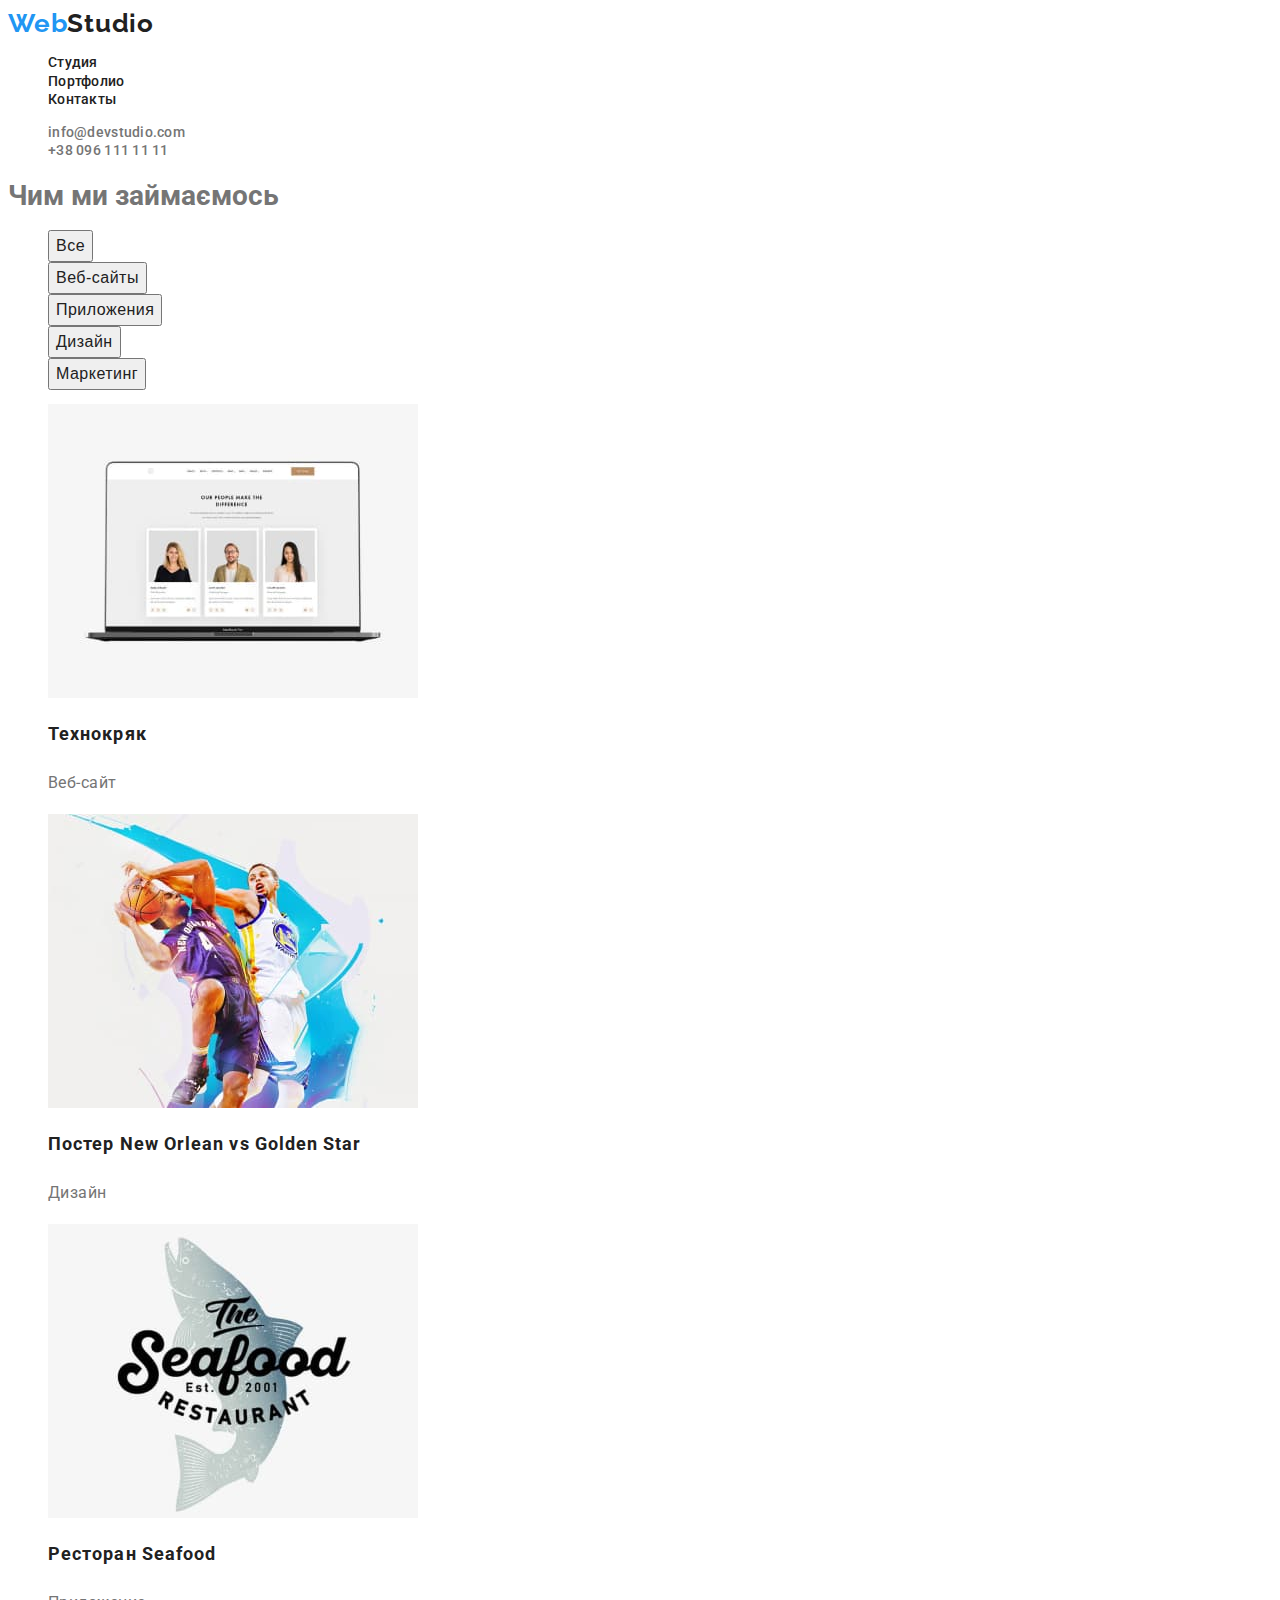
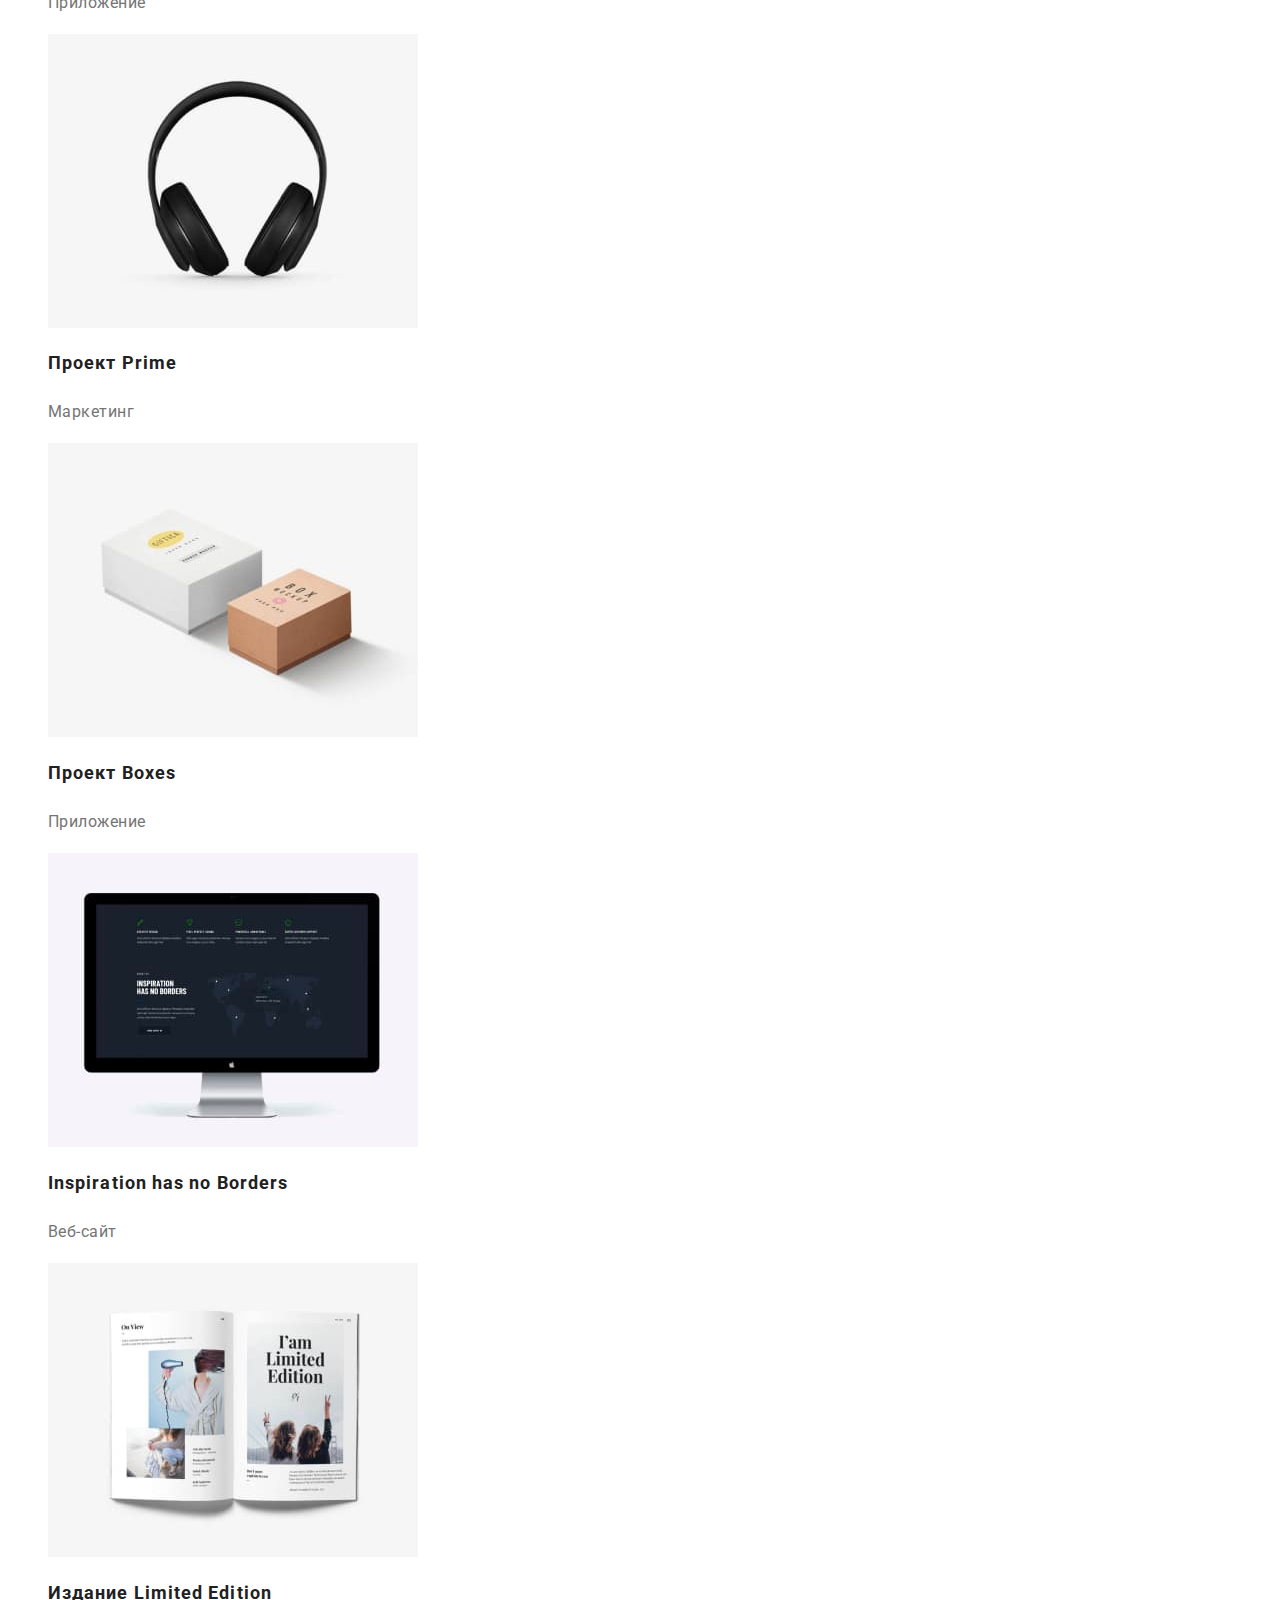
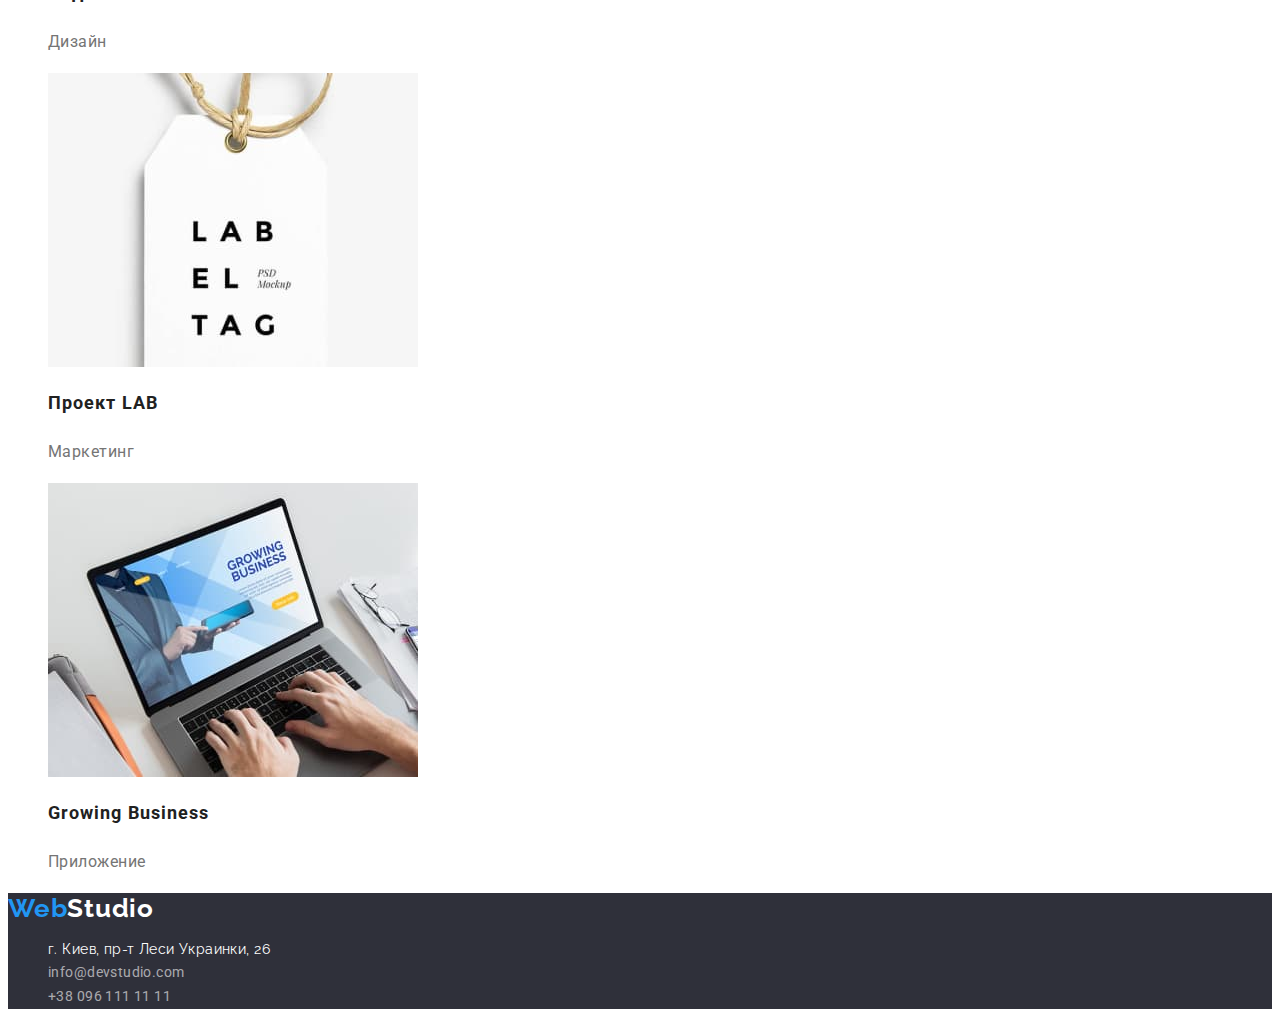
==== portfolio.html @ e81aa580 "/" ====
<!DOCTYPE html>
<html lang="en">
<head>
    <meta charset="UTF-8">
    <meta http-equiv="X-UA-Compatible" content="IE=edge">
    <meta name="viewport" content="width=device-width, initial-scale=1.0">
    <title>Document</title>
    <link rel="stylesheet" href="./styles.css/styles.css">
    <link rel="preconnect" href="https://fonts.googleapis.com">
    <link rel="preconnect" href="https://fonts.gstatic.com" crossorigin>
    <link href="https://fonts.googleapis.com/css2?family=Raleway:wght@700&family=Roboto:wght@400;500;700;900&display=swap"
        rel="stylesheet">
</head>
<body>
                                            <!-- Хедер-->
                            <header class="header">
                                <nav class="header-nav">
                                    <a class="logo link" href="./">
                                        Web<span class="header-logo">Studio</span>
                                    </a>
                            
                                    <ul class="site-nav list">
                                        <li><a class="link-nav link" href="./index.html">Студия</a></li>
                                        <li><a class="link-nav link" href="./portfolio.html">Портфолио</a></li>
                                        <li><a class="link-nav link" href="">Контакты</a></li>
                                    </ul>
                                </nav>
                                <ul class="adress-nav list">
                                    <li>
                                        <a class="mail-nav link" href="mailto:info@devstudio.com">info@devstudio.com</a>
                                    </li>
                                    <li><a class="tel-nav link" href="tel:+380991111111">+38 096 111 11 11</a></li>
                            
                                </ul>
                            </header>
                                             <!-- мейн-->
                            <main class="main-portfolio">
                                <section>
                                    <h1> Чим ми займаємось </h1>
                                    <ul class="list">
                                    <li><button class="portfolio-btn" type="button">Все</button></li>
                                    <li><button class="portfolio-btn" type="button">Веб-сайты</button></li>
                                    <li><button class="portfolio-btn" type="button">Приложения</button></li>
                                    <li><button class="portfolio-btn" type="button">Дизайн</button></li>
                                    <li><button class="portfolio-btn" type="button">Маркетинг</button></li>
                                    </ul>
                                    <ul class="list">
                                        <li>
                                            <a class="link" href="">
                                            <img src="./images/технокряк.jpg" alt="технокряк" width="370">
                                            <h2 class="portfolio-title">Технокряк</h2>
                                            <p class="portfolio-subtitle">Веб-сайт</p>
                                            </a>
                                        </li>
                                        <li>
                                            <a class="link" href="">
                                            <img src="./images/new-orlean.jpg" alt="Постер New Orlean vs Golden Star" width="370">
                                            <h2 class="portfolio-title">Постер New Orlean vs Golden Star</h2>
                                            <p class="portfolio-subtitle">Дизайн</p>
                                            </a>
                                        </li>
                                        <li> <a class="link"  href="">
                                            <img src="./images/deafood.jpg" alt="Ресторан Seafood" width="370">
                                            <h2 class="portfolio-title">Ресторан Seafood</h2>
                                            <p class="portfolio-subtitle">Приложение</p>
                                            </a>
                                        </li>
                                        <li> <a class="link" href="">
                                            <img src="./images/prime.jpg" alt="Проект Prime" width="370">
                                            <h2 class="portfolio-title">Проект Prime</h2>
                                            <p class="portfolio-subtitle">Маркетинг</p>
                                            </a>
                                        </li>
                                        <li><a class="link" href="">
                                            <img src="./images/boxes.jpg" alt="Проект Boxes" width="370">
                                            <h2 class="portfolio-title">Проект Boxes</h2>
                                            <p class="portfolio-subtitle">Приложение</p>
                                            </a>
                                        </li>
                                        <li><a class="link" href="">
                                            <img src="./images/boarders.jpg" alt="Inspiration has no Borders" width="370">
                                            <h2 class="portfolio-title">Inspiration has no Borders</h2>
                                            <p class="portfolio-subtitle">Веб-сайт</p>
                                            </a>
                                        </li>
                                        <li><a class="link" href=""> 
                                            <img src="./images/limited-edition.jpg" alt="Издание Limited Edition" width="370">
                                            <h2 class="portfolio-title">Издание Limited Edition</h2>
                                            <p class="portfolio-subtitle">Дизайн</p>
                                            </a>
                                        </li>
                                        <li><a class="link" href=""> 
                                            <img src="./images/lab.jpg" alt="Проект LAB" width="370">
                                            <h2 class="portfolio-title">Проект LAB</h2>
                                            <p class="portfolio-subtitle">Маркетинг</p>
                                            </a>
                                        </li>
                                        <li> <a class="link" href="">
                                            <img src="./images/businness.jpg" alt="Growing Business" width="370">
                                            <h2 class="portfolio-title">Growing Business</h2>
                                            <p class="portfolio-subtitle">Приложение</p>
                                            </a>
                                        </li>
                                    </ul>
                                </section>
                                </main>
                                                            <!-- футер-->
                                                            <!-- футер-->
                                                            <footer class="footer">
                                                                <a class="logo link" href="./">
                                                                    Web<span class="footer-logo">Studio</span>
                                                                </a>
                                                                <address>
                                                                    <ul class="footer-list list">
                                                                        <li>
                                                                            <a class="footer-address link"
                                                                                href="https://www.google.com.ua/maps/place/%D0%B1%D1%83%D0%BB.+%D0%9B%D0%B5%D1%81%D0%B8+%D0%A3%D0%BA%D1%80%D0%B0%D0%B8%D0%BD%D0%BA%D0%B8,+26,+%D0%9A%D0%B8%D0%B5%D0%B2,+02000/@50.4265841,30.5361971,17z/data=!3m1!4b1!4m5!3m4!1s0x40d4cf0e033ecbe9:0x57a4dffefec77da0!8m2!3d50.4265807!4d30.5383858?hl=ru">г.
                                                                                Киев, пр-т Леси Украинки, 26</a>
                                                            
                                                                        </li>
                                                                        <li>
                                                                            <a class="footer-link link" href="mailto:info@devstudio.com">info@devstudio.com</a>
                                                                        </li>
                                                                        <li><a class="footer-link link" href="tel:+380991111111">+38 096 111 11 11</a></li>
                                                            
                                                                    </ul>
                                                                </address>
                                                            </footer>


</body>
</html>
---- styles.css/styles.css ----
:root {
 --primery-text-color: #757575;
  --second-text-color: #ffffff;
  --title-text-color: #212121;
  --accent-color: #2196f3;
  --primery-background-colors: #ffffff;
  --second-background-colors: #f5f4fa;
  --footer-color: #2f303a;
  --logo-color: #212121;
    }
body {
    color: var(--primery-text-color);
    font-family: "Roboto",sans-serif;
    font-size: 14px;
}
.link {
    text-decoration: none;
   }
.list {
    list-style: none;

}
      /* логотип */
.logo {

font-family: "Raleway",sans-serif;
font-weight: 700;
font-size: 26px;
line-height: 1.19;
letter-spacing: 0.03em;
color:var(--accent-color);
}
.header-logo{
    color:var(--logo-color)
}
        /* навигация по сайту */
.link-nav {

font-weight: 500;
font-size: 14px;
line-height: 1.33;
letter-spacing: 0.02em;
color: var(--title-text-color);

}
.link-nav:hover, .link-nav:focus {
color:var(--accent-color);
 }
 
         /* почта и телефон шапка */
 .mail-nav {
font-weight: 500;
font-size: 14px;
line-height: 1.33;
letter-spacing: 0.02em;
color: var(--primery-text-color);

}
.mail-nav:hover, .mail-nav:focus {
    color:var(--accent-color);
} 
.tel-nav {
font-weight: 500;
font-size: 14px;
line-height: 1.33;
letter-spacing: 0.02em;
color: var(--primery-text-color);
}
.tel-nav:hover, .tel-nav:focus {
   color:var(--accent-color); 
}
         /* main */
.main-bg {
 background: var(--footer-color);
 }
 .main-title { 
font-weight: 900;
font-size: 44px;
line-height: 1.36;
letter-spacing: 0.06em;
text-transform: uppercase;
text-align: center;
color: var(--second-text-color);
}
.main-btn {
font-weight: 700;
font-size: 16px;
cursor: pointer;
line-height: 1.87;
letter-spacing: 0.06em;
color: var(--second-text-color);
background: var(--accent-color);
}
.main-list {
font-size: 14px;
line-height: 1.71;
letter-spacing: 0.03em;
color: var(--primery-text-color); 
}
.main-subtitle {
font-weight: 700;
font-size: 14px;
line-height: 1.33;
letter-spacing: 0.03em;
text-transform: uppercase;
color: var(--title-text-color);
}
.main-heading {
font-weight: 700;
font-size: 36px;
line-height: 1.16;
letter-spacing: 0.03em;
color: var(--title-text-color);
}
.caption-subtitle {
font-weight: 500;
font-size: 16px;
line-height: 1.18;
letter-spacing: 0.03em;
color: var(--title-text-color);
}
.caption-text {
font-size: 16px;
line-height: 1.18;
letter-spacing: 0.03em;
color: var(--primery-text-color);

}
   /* Футер */
.footer {
    background: var(--footer-color);
}
.footer-logo {

font-family: "Raleway",sans-serif;
font-weight: 700;
font-size: 26px;
line-height: 1.19;
letter-spacing: 0.03em;
color: var(--accent-color);
}
.footer-logo{
    color: var(--second-text-color);
}
  /* Footer */
  .address {
   
}
  .footer-address {
font-family: "Raleway",sans-serif;
font-style: normal;
font-size: 14px;
line-height: 1.71;
letter-spacing: 0.03em;
color: var(--second-text-color);
  }
  .footer-link { 
font-size: 14px;
font-style: normal;
line-height: 1.71;
letter-spacing: 0.03em;
color: rgba(255, 255, 255, 0.6);
  }
   /* страница портфолио */
   .portfolio-btn {
font-weight: 500;
font-size: 16px;
line-height: 1.62;
letter-spacing: 0.03em;
color: var(--title-text-color);
cursor: pointer;
   }
   .portfolio-btn:hover, 
   .portfolio-btn:focus, 
   .portfolio-btn:active {
background: var(--accent-color);
font-weight: 500;
font-size: 16px;
color:var(--second-text-color);
   }
   .portfolio-title {
    font-weight: 700;
    font-size: 18px;
    line-height: 2;
    letter-spacing: 0.06em;
    color: var(--title-text-color);
   }
   .portfolio-subtitle {
    font-size: 16px;
    line-height: 1.87;
    letter-spacing: 0.03em;
    color: var(--primery-text-color);
   }
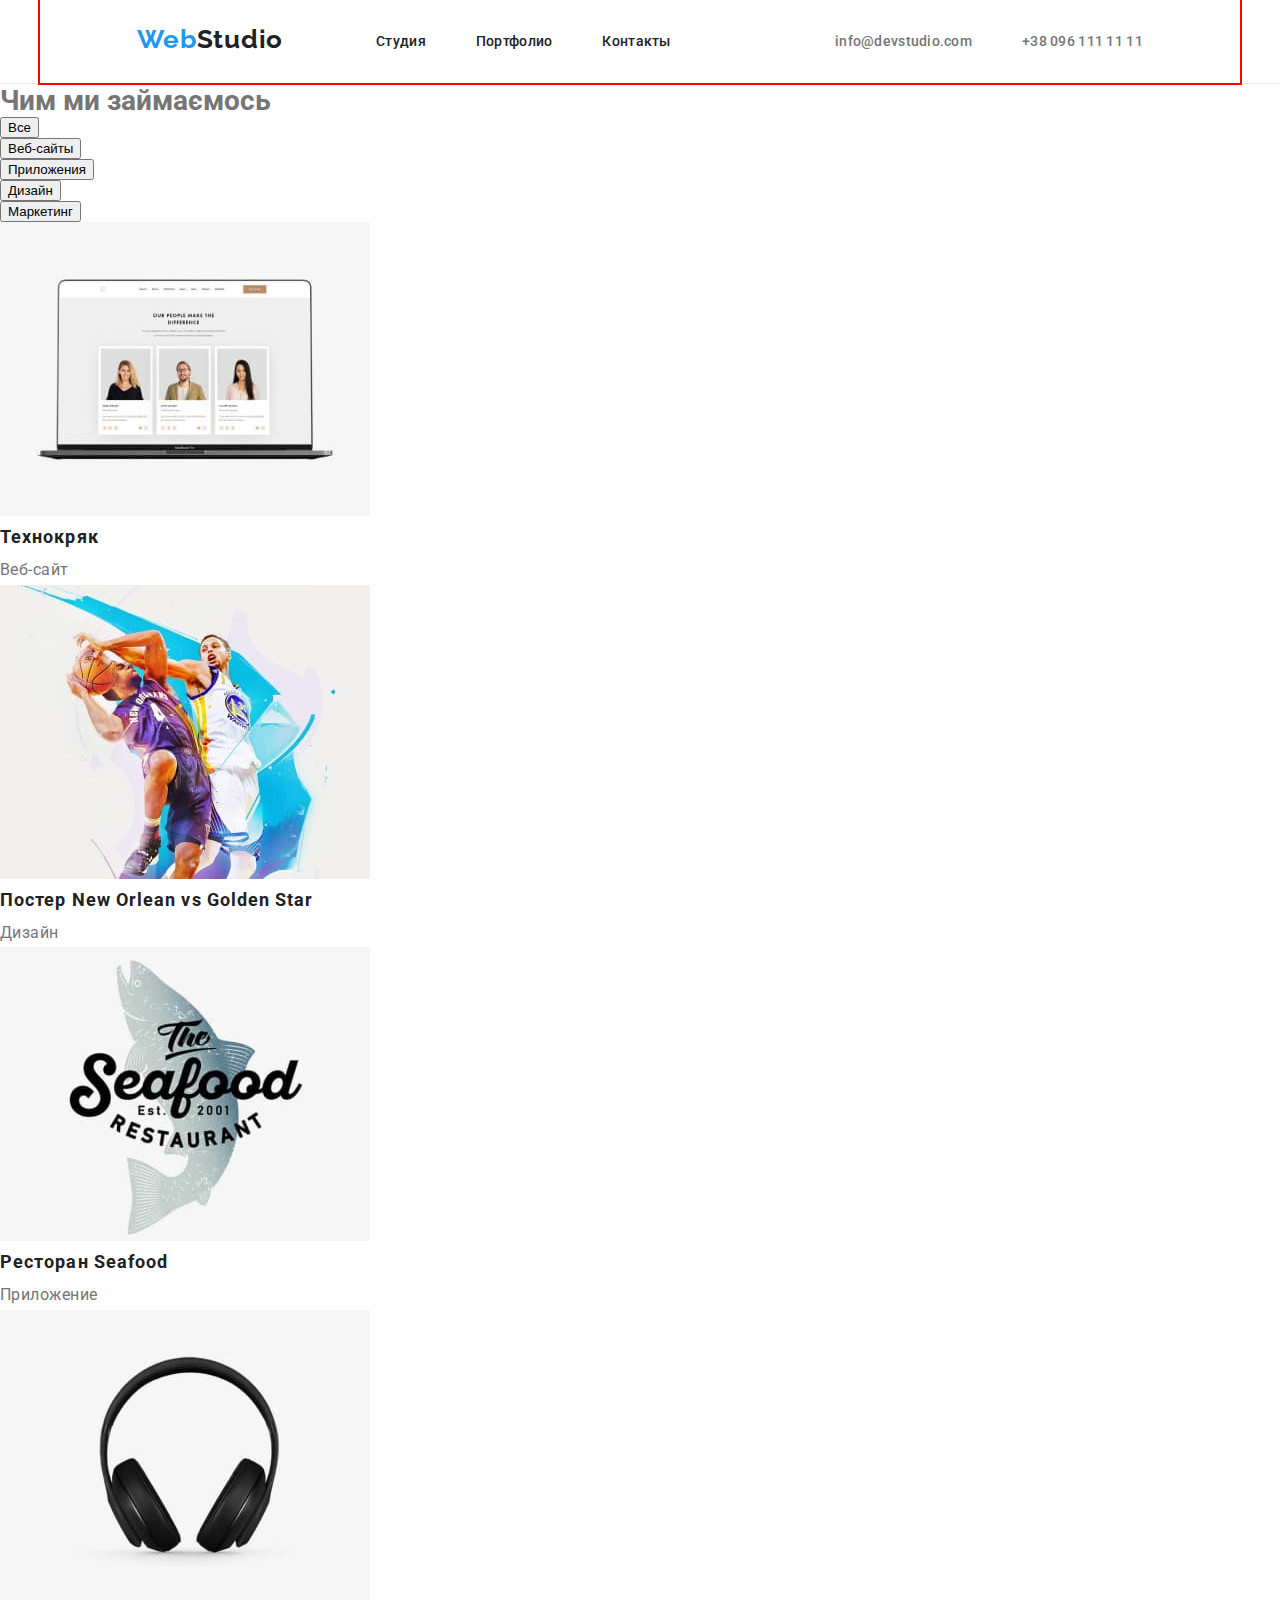
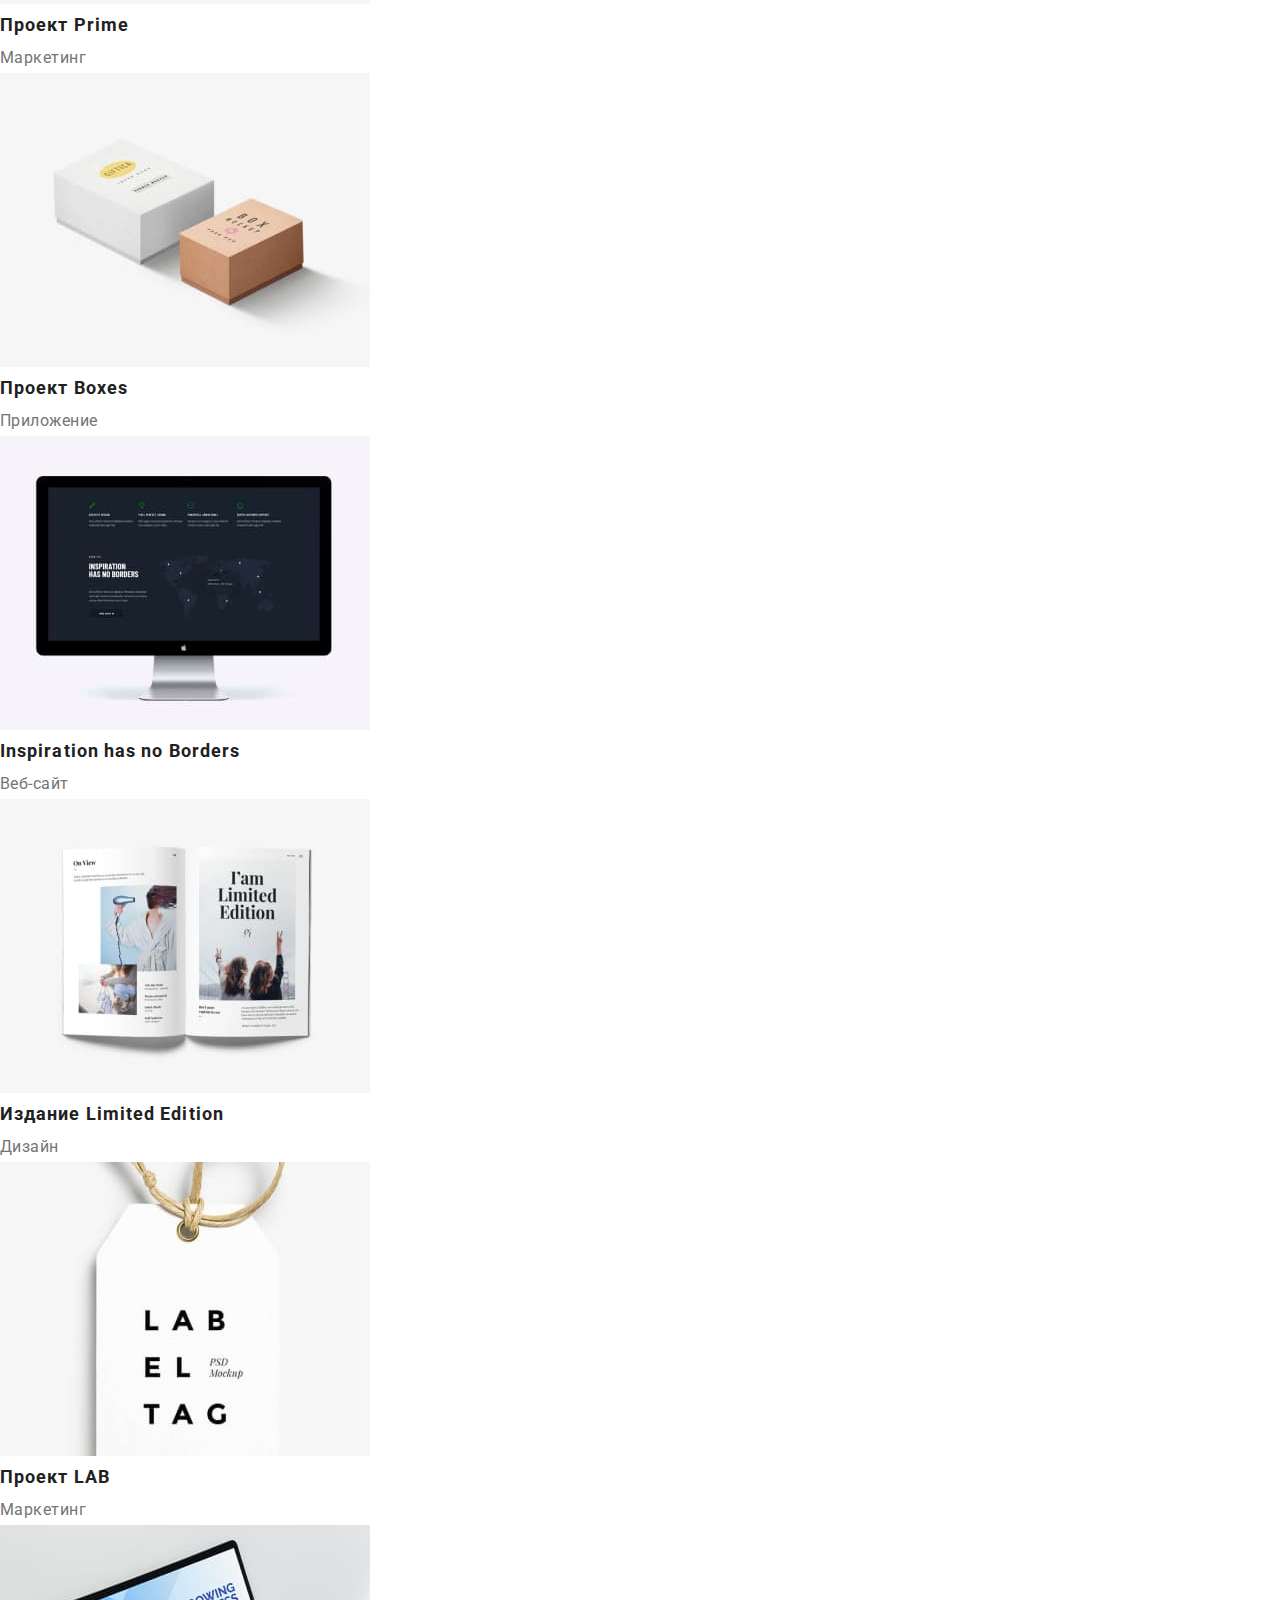
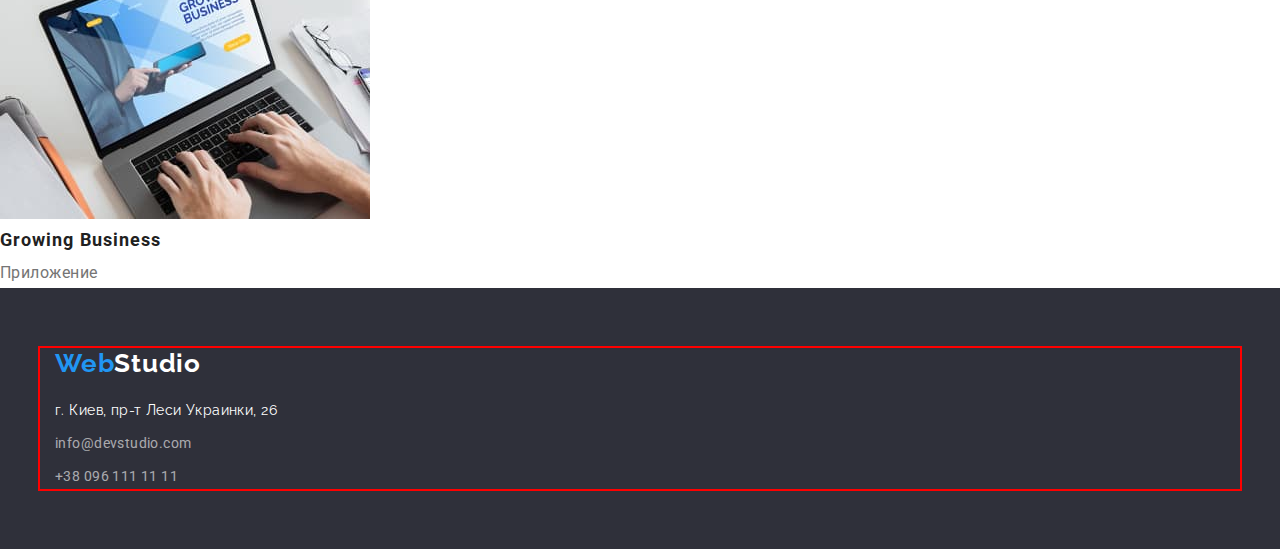
==== commit fb70c321: "fgjfururikryik" ====
--- a/portfolio.html
+++ b/portfolio.html
@@ -13,120 +13,130 @@
 </head>
 <body>
                                             <!-- Хедер-->
-                            <header class="header">
-                                <nav class="header-nav">
-                                    <a class="logo link" href="./">
-                                        Web<span class="header-logo">Studio</span>
-                                    </a>
-                            
-                                    <ul class="site-nav list">
-                                        <li><a class="link-nav link" href="./index.html">Студия</a></li>
-                                        <li><a class="link-nav link" href="./portfolio.html">Портфолио</a></li>
-                                        <li><a class="link-nav link" href="">Контакты</a></li>
-                                    </ul>
-                                </nav>
-                                <ul class="adress-nav list">
-                                    <li>
-                                        <a class="mail-nav link" href="mailto:info@devstudio.com">info@devstudio.com</a>
-                                    </li>
-                                    <li><a class="tel-nav link" href="tel:+380991111111">+38 096 111 11 11</a></li>
-                            
-                                </ul>
-                            </header>
+    <header class="header">
+    
+    
+        <div class="container main-nav">
+            <nav class="header-nav">
+    
+                <a class="logo link" href="./">
+                    Web<span class="header-logo">Studio</span>
+                </a>
+    
+                <ul class="site-nav list">
+                    <li class="nav-iteam"><a class="link-nav link" href="./index.html">Студия</a></li>
+                    <li class="nav-iteam"><a class="link-nav link" href="./portfolio.html">Портфолио</a></li>
+                    <li class="nav-iteam"><a class="link-nav link" href="">Контакты</a></li>
+                </ul>
+    
+            </nav>
+    
+            <ul class="adress-nav list">
+                <li class="adress-iteam">
+                    <a class="mail-nav link" href="mailto:info@devstudio.com">info@devstudio.com</a>
+                </li>
+                <li class="adress-iteam"><a class="tel-nav link" href="tel:+380991111111">+38 096 111 11 11</a></li>
+            </ul>
+        </div>
+    
+    </header>
                                              <!-- мейн-->
-                            <main class="main-portfolio">
-                                <section>
-                                    <h1> Чим ми займаємось </h1>
-                                    <ul class="list">
-                                    <li><button class="portfolio-btn" type="button">Все</button></li>
-                                    <li><button class="portfolio-btn" type="button">Веб-сайты</button></li>
-                                    <li><button class="portfolio-btn" type="button">Приложения</button></li>
-                                    <li><button class="portfolio-btn" type="button">Дизайн</button></li>
-                                    <li><button class="portfolio-btn" type="button">Маркетинг</button></li>
-                                    </ul>
-                                    <ul class="list">
-                                        <li>
-                                            <a class="link" href="">
-                                            <img src="./images/технокряк.jpg" alt="технокряк" width="370">
-                                            <h2 class="portfolio-title">Технокряк</h2>
-                                            <p class="portfolio-subtitle">Веб-сайт</p>
-                                            </a>
-                                        </li>
-                                        <li>
-                                            <a class="link" href="">
-                                            <img src="./images/new-orlean.jpg" alt="Постер New Orlean vs Golden Star" width="370">
-                                            <h2 class="portfolio-title">Постер New Orlean vs Golden Star</h2>
-                                            <p class="portfolio-subtitle">Дизайн</p>
-                                            </a>
-                                        </li>
-                                        <li> <a class="link"  href="">
-                                            <img src="./images/deafood.jpg" alt="Ресторан Seafood" width="370">
-                                            <h2 class="portfolio-title">Ресторан Seafood</h2>
-                                            <p class="portfolio-subtitle">Приложение</p>
-                                            </a>
-                                        </li>
-                                        <li> <a class="link" href="">
-                                            <img src="./images/prime.jpg" alt="Проект Prime" width="370">
-                                            <h2 class="portfolio-title">Проект Prime</h2>
-                                            <p class="portfolio-subtitle">Маркетинг</p>
-                                            </a>
-                                        </li>
-                                        <li><a class="link" href="">
-                                            <img src="./images/boxes.jpg" alt="Проект Boxes" width="370">
-                                            <h2 class="portfolio-title">Проект Boxes</h2>
-                                            <p class="portfolio-subtitle">Приложение</p>
-                                            </a>
-                                        </li>
-                                        <li><a class="link" href="">
-                                            <img src="./images/boarders.jpg" alt="Inspiration has no Borders" width="370">
-                                            <h2 class="portfolio-title">Inspiration has no Borders</h2>
-                                            <p class="portfolio-subtitle">Веб-сайт</p>
-                                            </a>
-                                        </li>
-                                        <li><a class="link" href=""> 
-                                            <img src="./images/limited-edition.jpg" alt="Издание Limited Edition" width="370">
-                                            <h2 class="portfolio-title">Издание Limited Edition</h2>
-                                            <p class="portfolio-subtitle">Дизайн</p>
-                                            </a>
-                                        </li>
-                                        <li><a class="link" href=""> 
-                                            <img src="./images/lab.jpg" alt="Проект LAB" width="370">
-                                            <h2 class="portfolio-title">Проект LAB</h2>
-                                            <p class="portfolio-subtitle">Маркетинг</p>
-                                            </a>
-                                        </li>
-                                        <li> <a class="link" href="">
-                                            <img src="./images/businness.jpg" alt="Growing Business" width="370">
-                                            <h2 class="portfolio-title">Growing Business</h2>
-                                            <p class="portfolio-subtitle">Приложение</p>
-                                            </a>
-                                        </li>
-                                    </ul>
-                                </section>
-                                </main>
+        <main class="main-portfolio">
+            <section>
+                <h1> Чим ми займаємось </h1>
+                <ul class="list">
+                    <li><button class="portfolio-btn" type="button">Все</button></li>
+                    <li><button class="portfolio-btn" type="button">Веб-сайты</button></li>
+                    <li><button class="portfolio-btn" type="button">Приложения</button></li>
+                    <li><button class="portfolio-btn" type="button">Дизайн</button></li>
+                    <li><button class="portfolio-btn" type="button">Маркетинг</button></li>
+                </ul>
+                <ul class="list">
+                    <li>
+                        <a class="link" href="">
+                            <img src="./images/технокряк.jpg" alt="технокряк" width="370">
+                            <h2 class="portfolio-title">Технокряк</h2>
+                            <p class="portfolio-subtitle">Веб-сайт</p>
+                        </a>
+                    </li>
+                    <li>
+                        <a class="link" href="">
+                            <img src="./images/new-orlean.jpg" alt="Постер New Orlean vs Golden Star" width="370">
+                            <h2 class="portfolio-title">Постер New Orlean vs Golden Star</h2>
+                            <p class="portfolio-subtitle">Дизайн</p>
+                        </a>
+                    </li>
+                    <li> <a class="link" href="">
+                            <img src="./images/deafood.jpg" alt="Ресторан Seafood" width="370">
+                            <h2 class="portfolio-title">Ресторан Seafood</h2>
+                            <p class="portfolio-subtitle">Приложение</p>
+                        </a>
+                    </li>
+                    <li> <a class="link" href="">
+                            <img src="./images/prime.jpg" alt="Проект Prime" width="370">
+                            <h2 class="portfolio-title">Проект Prime</h2>
+                            <p class="portfolio-subtitle">Маркетинг</p>
+                        </a>
+                    </li>
+                    <li><a class="link" href="">
+                            <img src="./images/boxes.jpg" alt="Проект Boxes" width="370">
+                            <h2 class="portfolio-title">Проект Boxes</h2>
+                            <p class="portfolio-subtitle">Приложение</p>
+                        </a>
+                    </li>
+                    <li><a class="link" href="">
+                            <img src="./images/boarders.jpg" alt="Inspiration has no Borders" width="370">
+                            <h2 class="portfolio-title">Inspiration has no Borders</h2>
+                            <p class="portfolio-subtitle">Веб-сайт</p>
+                        </a>
+                    </li>
+                    <li><a class="link" href="">
+                            <img src="./images/limited-edition.jpg" alt="Издание Limited Edition" width="370">
+                            <h2 class="portfolio-title">Издание Limited Edition</h2>
+                            <p class="portfolio-subtitle">Дизайн</p>
+                        </a>
+                    </li>
+                    <li><a class="link" href="">
+                            <img src="./images/lab.jpg" alt="Проект LAB" width="370">
+                            <h2 class="portfolio-title">Проект LAB</h2>
+                            <p class="portfolio-subtitle">Маркетинг</p>
+                        </a>
+                    </li>
+                    <li> <a class="link" href="">
+                            <img src="./images/businness.jpg" alt="Growing Business" width="370">
+                            <h2 class="portfolio-title">Growing Business</h2>
+                            <p class="portfolio-subtitle">Приложение</p>
+                        </a>
+                    </li>
+                </ul>
+            </section>
+        </main>
+                                
                                                             <!-- футер-->
-                                                            <!-- футер-->
-                                                            <footer class="footer">
-                                                                <a class="logo link" href="./">
-                                                                    Web<span class="footer-logo">Studio</span>
-                                                                </a>
-                                                                <address>
-                                                                    <ul class="footer-list list">
-                                                                        <li>
-                                                                            <a class="footer-address link"
-                                                                                href="https://www.google.com.ua/maps/place/%D0%B1%D1%83%D0%BB.+%D0%9B%D0%B5%D1%81%D0%B8+%D0%A3%D0%BA%D1%80%D0%B0%D0%B8%D0%BD%D0%BA%D0%B8,+26,+%D0%9A%D0%B8%D0%B5%D0%B2,+02000/@50.4265841,30.5361971,17z/data=!3m1!4b1!4m5!3m4!1s0x40d4cf0e033ecbe9:0x57a4dffefec77da0!8m2!3d50.4265807!4d30.5383858?hl=ru">г.
-                                                                                Киев, пр-т Леси Украинки, 26</a>
-                                                            
-                                                                        </li>
-                                                                        <li>
-                                                                            <a class="footer-link link" href="mailto:info@devstudio.com">info@devstudio.com</a>
-                                                                        </li>
-                                                                        <li><a class="footer-link link" href="tel:+380991111111">+38 096 111 11 11</a></li>
-                                                            
-                                                                    </ul>
-                                                                </address>
-                                                            </footer>
-
+            <footer class="footer">
+                <div class="container footer-div">
+                    <a class="logo-ft link" href="./">
+                        Web<span class="footer-logo">Studio</span>
+                    </a>
+                    <address class="address">
+                        <ul class="footer-list list">
+                            <li class="address-item iteam">
+                                <a class="footer-address link"
+                                    href="https://www.google.com.ua/maps/place/%D0%B1%D1%83%D0%BB.+%D0%9B%D0%B5%D1%81%D0%B8+%D0%A3%D0%BA%D1%80%D0%B0%D0%B8%D0%BD%D0%BA%D0%B8,+26,+%D0%9A%D0%B8%D0%B5%D0%B2,+02000/@50.4265841,30.5361971,17z/data=!3m1!4b1!4m5!3m4!1s0x40d4cf0e033ecbe9:0x57a4dffefec77da0!8m2!3d50.4265807!4d30.5383858?hl=ru">г.
+                                    Киев, пр-т Леси Украинки, 26</a>
+            
+                            </li>
+                            <li class="address-item iteam">
+                                <a class="footer-link-mail link " href="mailto:info@devstudio.com">info@devstudio.com</a>
+                            </li>
+                            <li class="address-item iteam"><a class="footer-link link" href="tel:+380991111111">+38 096 111 11
+                                    11</a>
+                            </li>
+            
+                        </ul>
+                    </address>
+                </div>
+            </footer>
 
 </body>
 </html>--- a/styles.css/styles.css
+++ b/styles.css/styles.css
@@ -8,11 +8,36 @@
   --footer-color: #2f303a;
   --logo-color: #212121;
     }
+    html {
+      box-sizing: border-box;
+    }
+    *, *::before, *::after {
+      box-sizing: inherit;
+    }
+ p, h1, h2, h3, h4, h5, h6 {
+   margin: 0;
+ }
+ ul, ol {
+   margin: 0;
+   padding-left: 0;
+ }
 body {
+  margin: 0 auto;
     color: var(--primery-text-color);
     font-family: "Roboto",sans-serif;
     font-size: 14px;
 }
+.container {
+  width: 1200px;
+  margin-left: auto;
+  margin-right: auto;
+  padding-left: 15px;
+  padding-right: 15px;
+  outline: 2px solid red;
+}
+.scrip {
+  display: none;
+}
 .link {
     text-decoration: none;
    }
@@ -20,22 +45,63 @@
     list-style: none;
 
 }
-      /* логотип */
-.logo {
-
-font-family: "Raleway",sans-serif;
-font-weight: 700;
-font-size: 26px;
-line-height: 1.19;
-letter-spacing: 0.03em;
-color:var(--accent-color);
+
+                                  /* логотип */
+   .header {
+     border-bottom: 1px solid #ececec;
+   }
+.logo { 
+                /* fless */
+padding-top: 24px;
+padding-bottom: 25px;
+margin-right: 93px;
+
+
+  display: block;
+  font-family: "Raleway",
+  sans-serif;
+  font-weight: 700;
+  font-size: 26px;
+  line-height: 1.19;
+  letter-spacing: 0.03em;
+  color:var(--accent-color);
 }
 .header-logo{
     color:var(--logo-color)
 }
-        /* навигация по сайту */
+                             /* навигация по сайту */
+.main-nav {
+  display: flex;
+  flex-direction: row;
+  align-items: center;
+  justify-content: space-around;
+}
+ .header-nav  {
+   display: flex;
+ }
+.adress-nav {
+  padding-top: 32px;
+  padding-bottom: 32px;
+  display: flex;
+}
+  .adress-nav .adress-iteam+.adress-iteam {
+    margin-left: 50px;
+  }
+  .site-nav { 
+          display: flex;
+          padding-top: 32px;
+          padding-bottom: 32px;
+}
+.site-nav .nav-iteam + .nav-iteam  {
+      margin-left: 50px;
+    
+}
+
+    
 .link-nav {
-
+  
+padding-top: 32px;
+padding-bottom: 32px;
 font-weight: 500;
 font-size: 14px;
 line-height: 1.33;
@@ -49,6 +115,8 @@
  
          /* почта и телефон шапка */
  .mail-nav {
+
+   display: block;
 font-weight: 500;
 font-size: 14px;
 line-height: 1.33;
@@ -60,6 +128,7 @@
     color:var(--accent-color);
 } 
 .tel-nav {
+display: block;
 font-weight: 500;
 font-size: 14px;
 line-height: 1.33;
@@ -69,20 +138,33 @@
 .tel-nav:hover, .tel-nav:focus {
    color:var(--accent-color); 
 }
-         /* main */
+                                 /* main */
+ .section {
+  padding-top: 94px;
+  padding-bottom: 94px;
+         }
 .main-bg {
+  padding-top: 200px;
+  padding-bottom: 200px;
  background: var(--footer-color);
+text-align: center;
  }
  .main-title { 
+   margin-bottom: 30px;
 font-weight: 900;
 font-size: 44px;
 line-height: 1.36;
 letter-spacing: 0.06em;
 text-transform: uppercase;
-text-align: center;
 color: var(--second-text-color);
 }
 .main-btn {
+  display: inline-block;
+  border: transparent;
+  text-align: center;
+border-radius: 4px;
+padding: 10px 32px;
+min-width: 200px;
 font-weight: 700;
 font-size: 16px;
 cursor: pointer;
@@ -91,13 +173,30 @@
 color: var(--second-text-color);
 background: var(--accent-color);
 }
+
+
+                        /*  примери работ  */
+.workexamples-bg {
+ padding-bottom: 0px;
+  background-color: #E5E5E5;
+}
 .main-list {
+display: flex;
+flex-wrap: wrap;
+
 font-size: 14px;
 line-height: 1.71;
 letter-spacing: 0.03em;
 color: var(--primery-text-color); 
 }
+.main-list .iteam {
+  max-width: 270px;
+}
+.main-list .iteam + .iteam {
+  margin-left: 30px;
+}
 .main-subtitle {
+  margin-bottom: 10px;
 font-weight: 700;
 font-size: 14px;
 line-height: 1.33;
@@ -105,13 +204,42 @@
 text-transform: uppercase;
 color: var(--title-text-color);
 }
+                            /*  чим ми займаемся */
+.what-work {
+  text-align: center;
+}
 .main-heading {
+  
+  margin-bottom: 50px;
 font-weight: 700;
 font-size: 36px;
 line-height: 1.16;
 letter-spacing: 0.03em;
 color: var(--title-text-color);
 }
+.main-img {
+  display: flex;
+  max-width: 370px;
+}
+.main-img .iteam + .iteam {
+  margin-left: 30px;
+}
+                              /* наша команда */
+.team-main {
+  text-align: center;
+}
+.people-main {
+  display: flex;
+  max-width: 270px;
+}
+.people-main .iteam + .iteam {
+  margin-left: 30px;
+}
+.team-desc {
+  padding-top: 30px;
+  padding-bottom: 30px;
+}
+
 .caption-subtitle {
 font-weight: 500;
 font-size: 16px;
@@ -120,15 +248,29 @@
 color: var(--title-text-color);
 }
 .caption-text {
+  margin-top: 10px;
 font-size: 16px;
 line-height: 1.18;
 letter-spacing: 0.03em;
 color: var(--primery-text-color);
 
 }
-   /* Футер */
+                          /* Footer */
 .footer {
+  padding-top: 60px;
+  padding-bottom: 60px;
     background: var(--footer-color);
+}
+.logo-ft {
+  display: block;
+  font-family: "Raleway",
+  sans-serif;
+  font-weight: 700;
+  font-size: 26px;
+  line-height: 1.19;
+  letter-spacing: 0.03em;
+  color:var(--accent-color);
+  margin-bottom: 20px;
 }
 .footer-logo {
 
@@ -142,10 +284,10 @@
 .footer-logo{
     color: var(--second-text-color);
 }
-  /* Footer */
-  .address {
-   
-}
+ .footer-list .address-item + .address-item {
+   padding-top: 9px;
+ }
+
   .footer-address {
 font-family: "Raleway",sans-serif;
 font-style: normal;
@@ -154,12 +296,13 @@
 letter-spacing: 0.03em;
 color: var(--second-text-color);
   }
-  .footer-link { 
+  .footer-link, .footer-link-mail  { 
 font-size: 14px;
 font-style: normal;
 line-height: 1.71;
 letter-spacing: 0.03em;
 color: rgba(255, 255, 255, 0.6);
+  }
   }
    /* страница портфолио */
    .portfolio-btn {
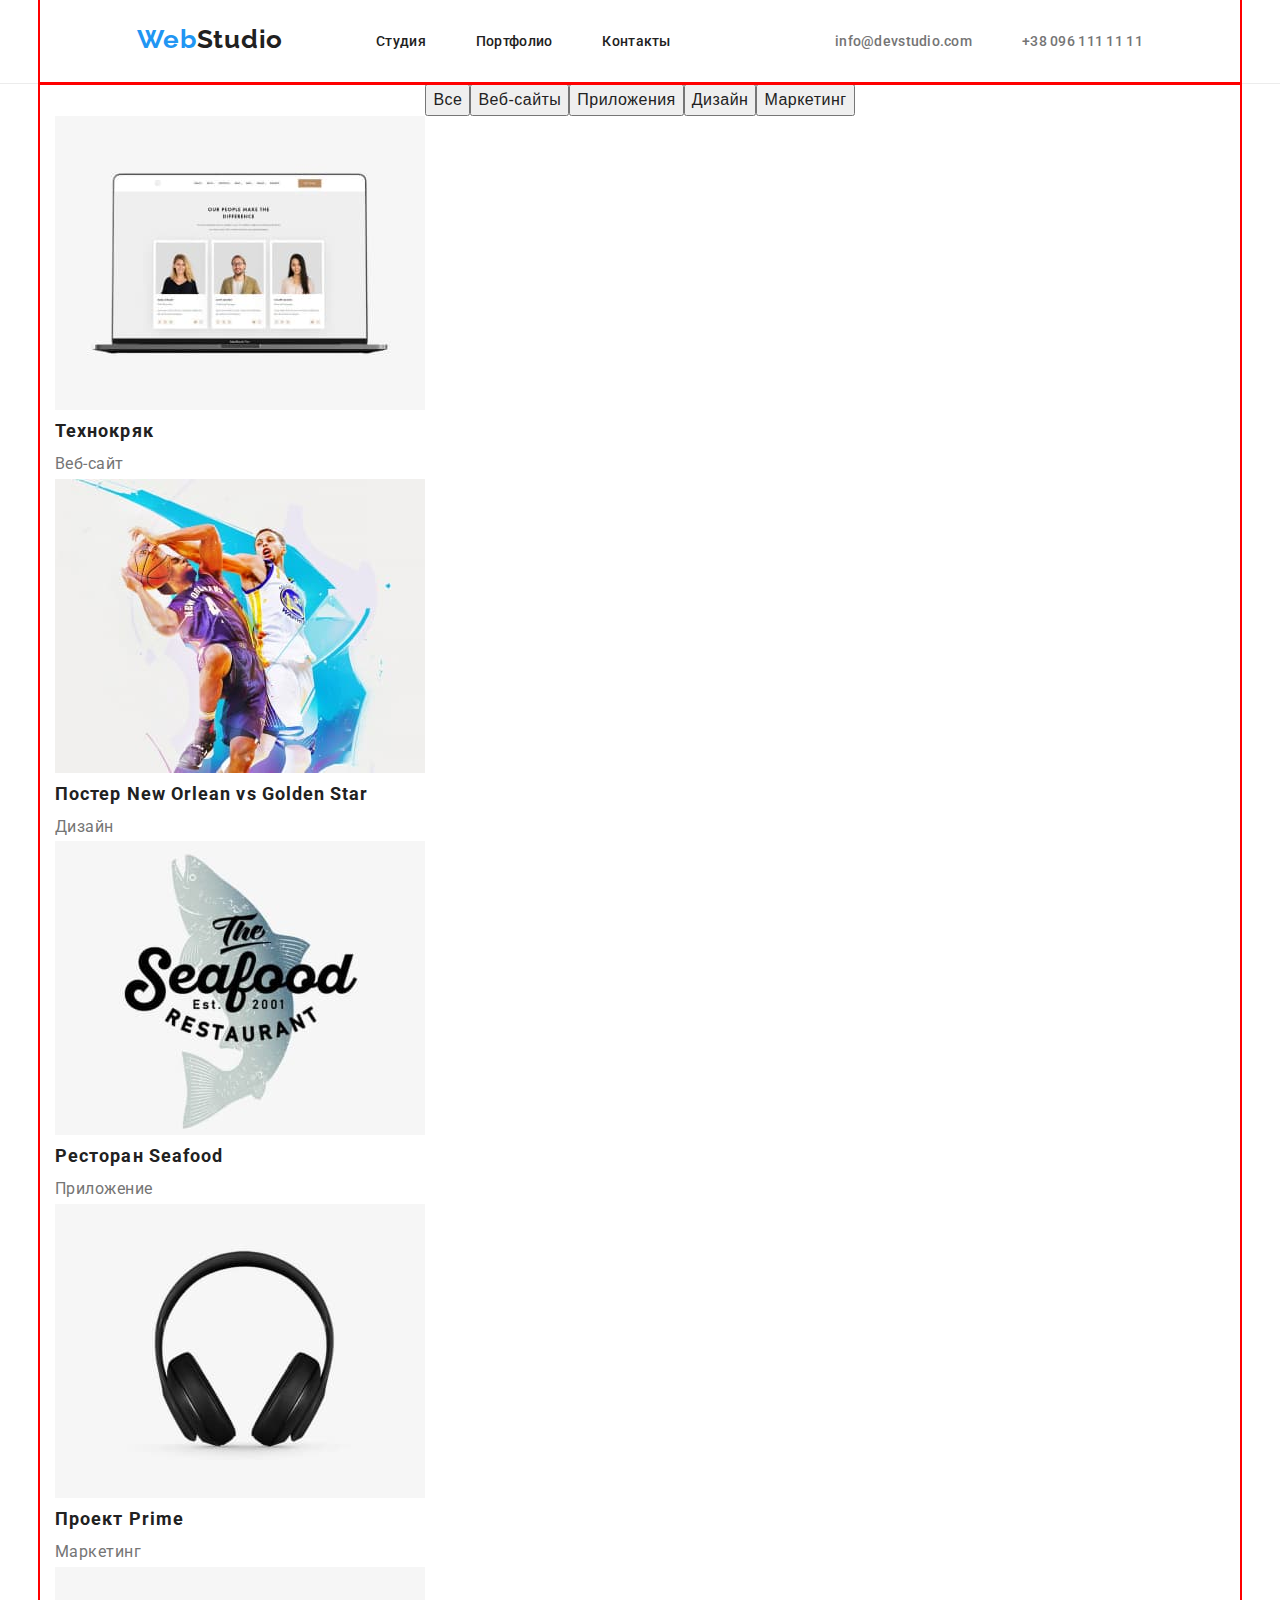
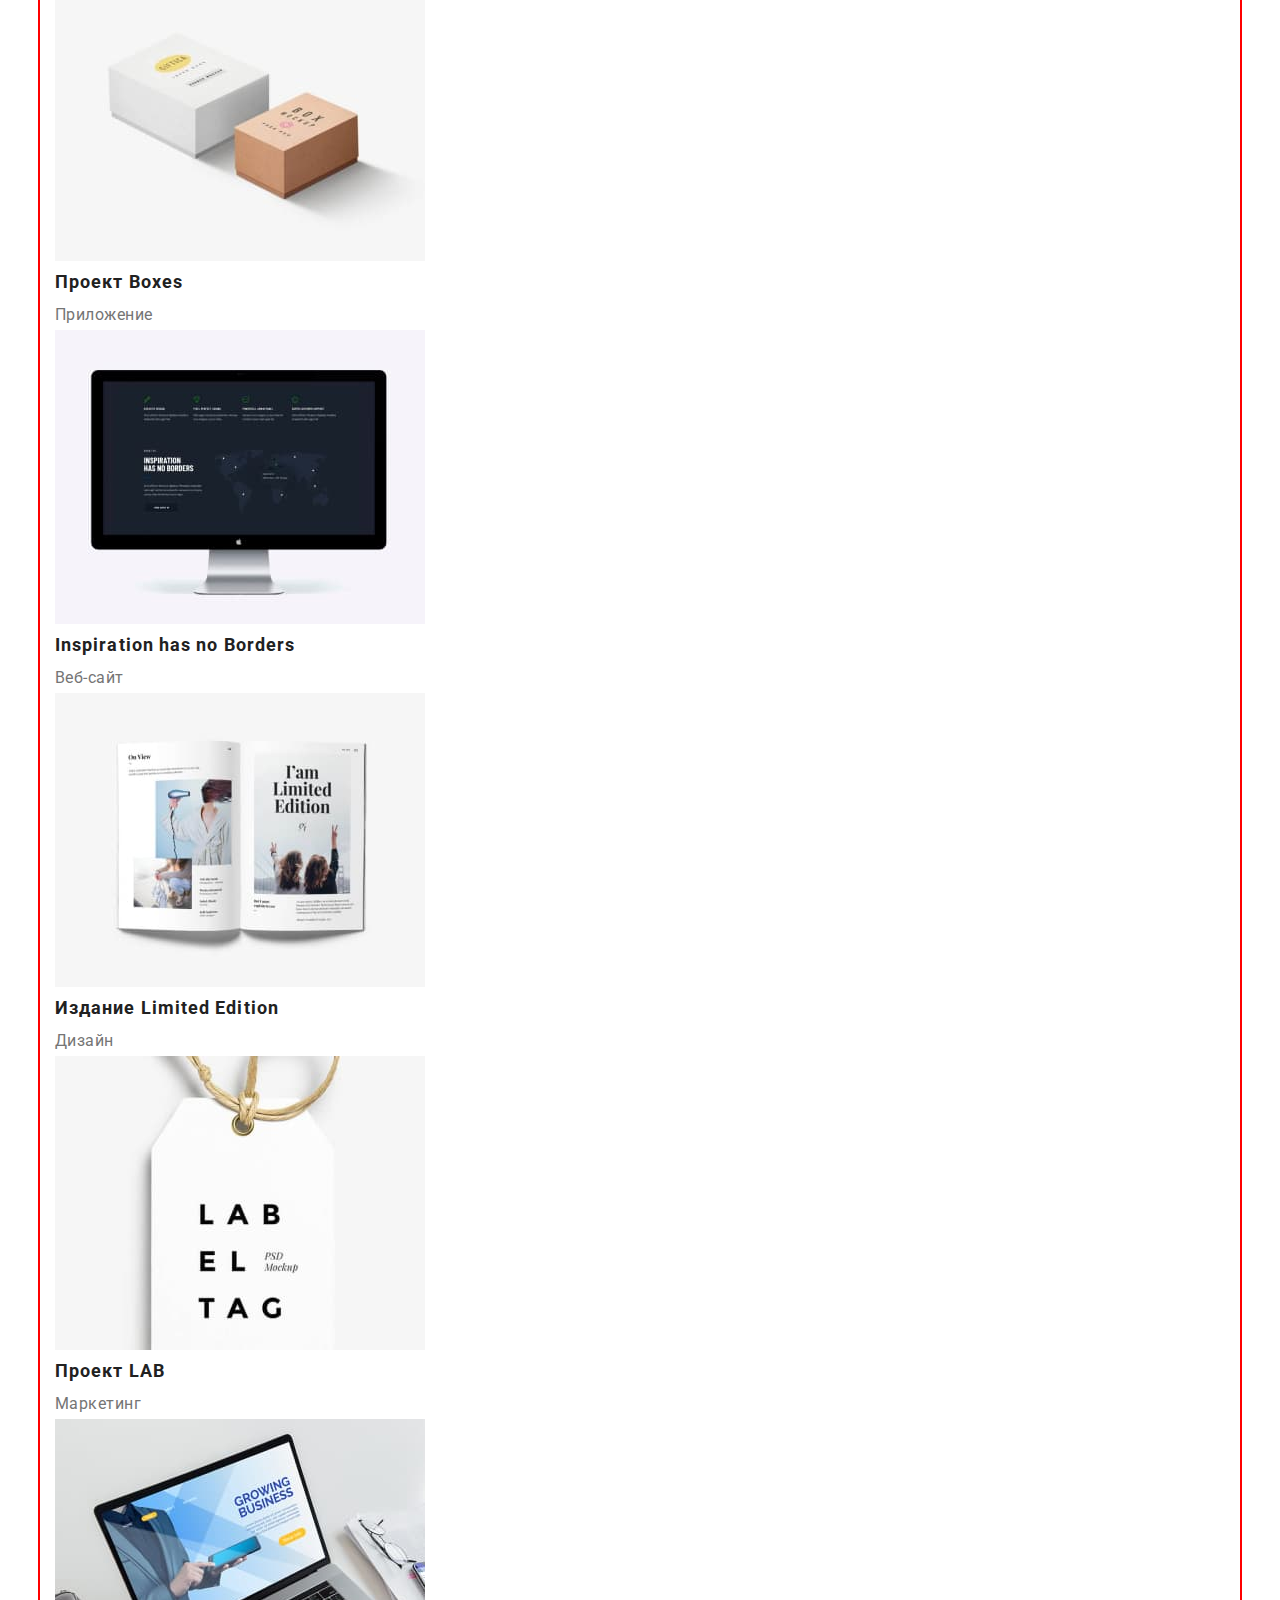
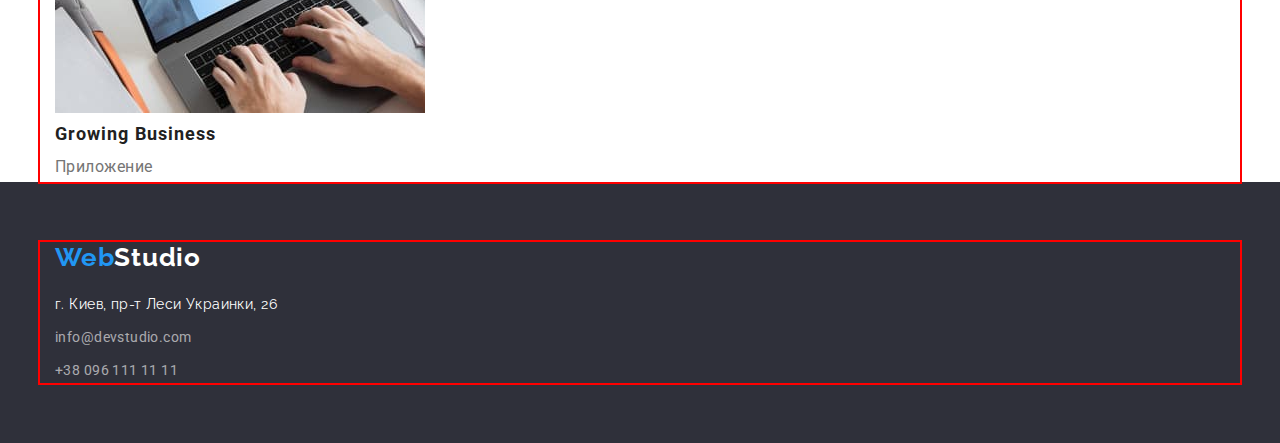
==== commit 62c21110: "fdjhnfgkjghk" ====
--- a/portfolio.html
+++ b/portfolio.html
@@ -5,6 +5,9 @@
     <meta http-equiv="X-UA-Compatible" content="IE=edge">
     <meta name="viewport" content="width=device-width, initial-scale=1.0">
     <title>Document</title>
+    <link rel="stylesheet" href="https://cdnjs.cloudflare.com/ajax/libs/modern-normalize/1.1.0/modern-normalize.min.css"
+        integrity="sha512-wpPYUAdjBVSE4KJnH1VR1HeZfpl1ub8YT/NKx4PuQ5NmX2tKuGu6U/JRp5y+Y8XG2tV+wKQpNHVUX03MfMFn9Q=="
+        crossorigin="anonymous" referrerpolicy="no-referrer" />
     <link rel="stylesheet" href="./styles.css/styles.css">
     <link rel="preconnect" href="https://fonts.googleapis.com">
     <link rel="preconnect" href="https://fonts.gstatic.com" crossorigin>
@@ -43,8 +46,10 @@
                                              <!-- мейн-->
         <main class="main-portfolio">
             <section>
-                <h1> Чим ми займаємось </h1>
-                <ul class="list">
+                
+                <h1 class="scrip"> Чим ми займаємось </h1>
+                <div class="container">
+                <ul class="portfolio-nav list">
                     <li><button class="portfolio-btn" type="button">Все</button></li>
                     <li><button class="portfolio-btn" type="button">Веб-сайты</button></li>
                     <li><button class="portfolio-btn" type="button">Приложения</button></li>
@@ -109,6 +114,7 @@
                         </a>
                     </li>
                 </ul>
+                </div>
             </section>
         </main>
                                 
--- a/styles.css/styles.css
+++ b/styles.css/styles.css
@@ -80,8 +80,7 @@
    display: flex;
  }
 .adress-nav {
-  padding-top: 32px;
-  padding-bottom: 32px;
+
   display: flex;
 }
   .adress-nav .adress-iteam+.adress-iteam {
@@ -115,7 +114,8 @@
  
          /* почта и телефон шапка */
  .mail-nav {
-
+padding-top: 32px;
+padding-bottom: 32px;
    display: block;
 font-weight: 500;
 font-size: 14px;
@@ -128,6 +128,8 @@
     color:var(--accent-color);
 } 
 .tel-nav {
+  padding-top: 32px;
+  padding-bottom: 32px;
 display: block;
 font-weight: 500;
 font-size: 14px;
@@ -303,16 +305,21 @@
 letter-spacing: 0.03em;
 color: rgba(255, 255, 255, 0.6);
   }
-  }
-   /* страница портфолио */
-   .portfolio-btn {
-font-weight: 500;
-font-size: 16px;
-line-height: 1.62;
+                    /* страница портфолио */
+    .portfolio-nav {
+      display: flex;
+      justify-content: center;
+    }
+.portfolio-btn {
+  display: inline-block;
+font-weight: 500;
+font-size: 16px;
+line-height: 26px;
 letter-spacing: 0.03em;
 color: var(--title-text-color);
 cursor: pointer;
    }
+  
    .portfolio-btn:hover, 
    .portfolio-btn:focus, 
    .portfolio-btn:active {
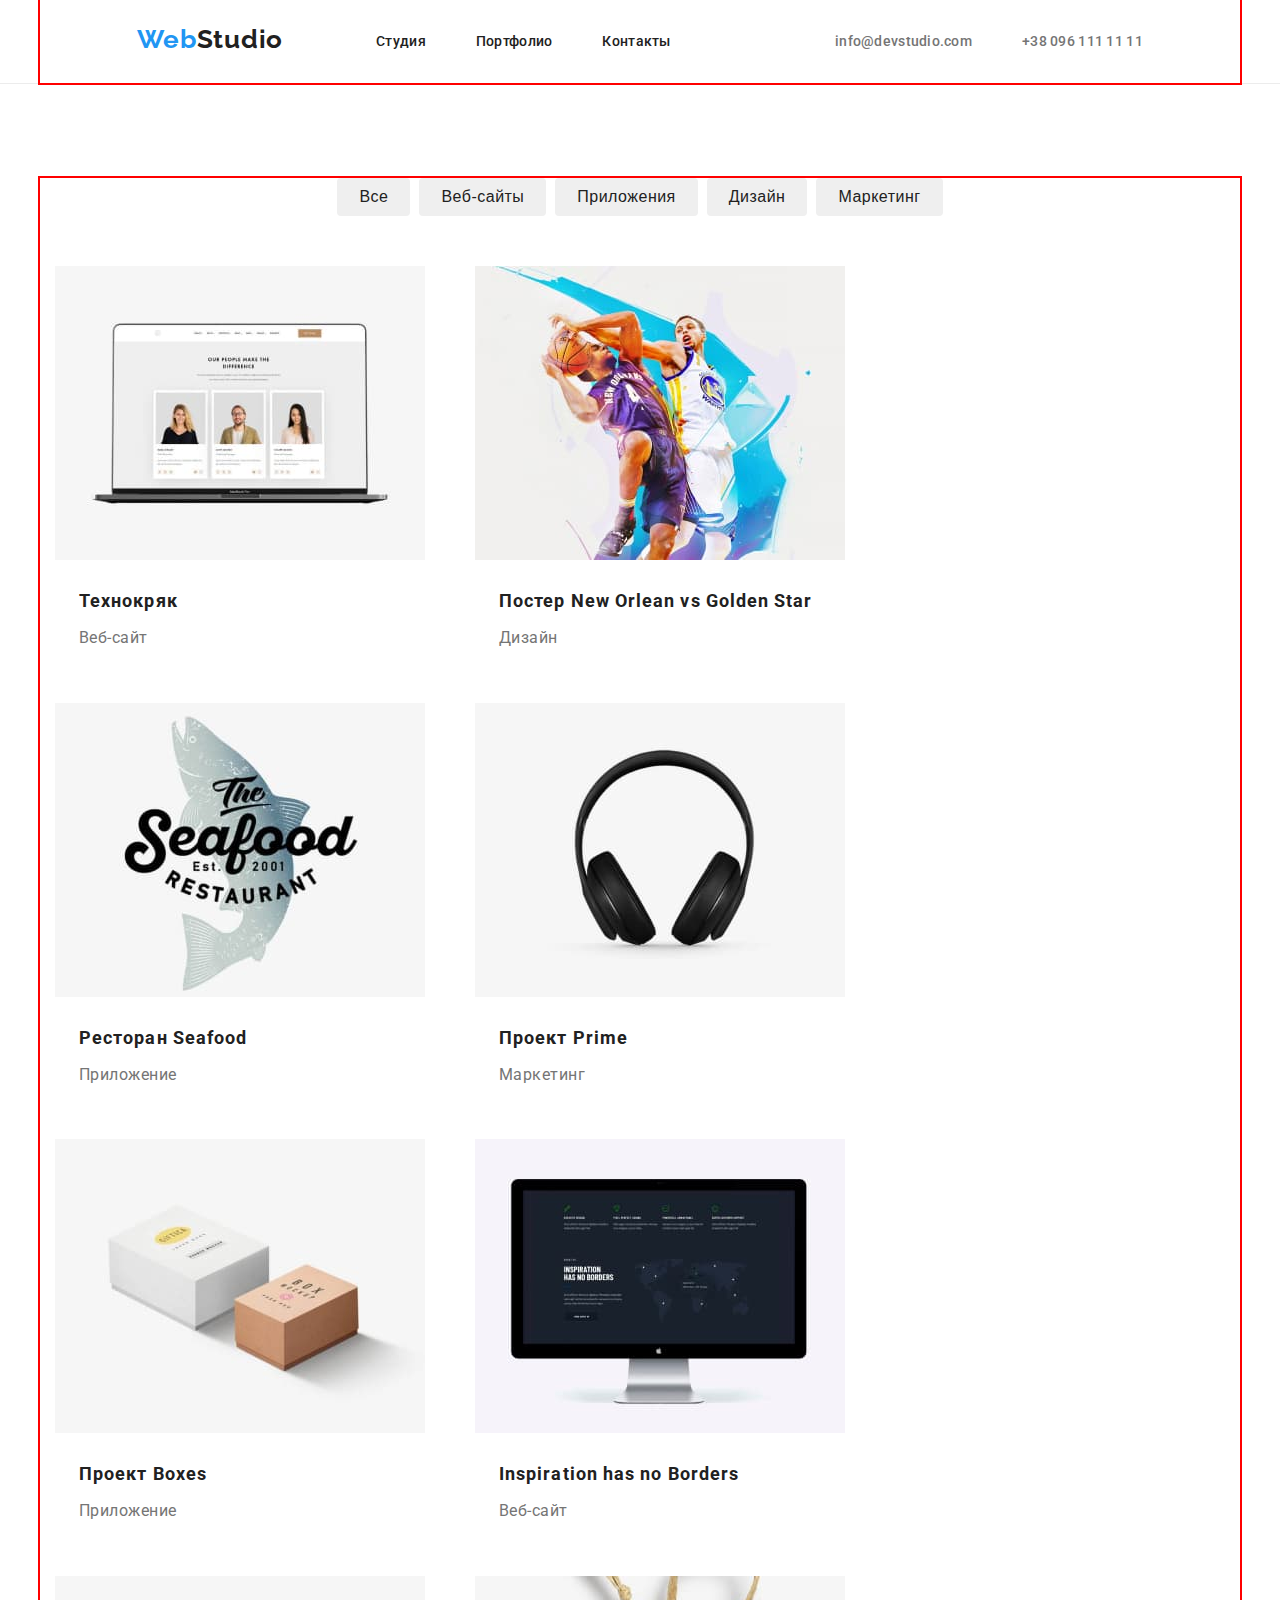
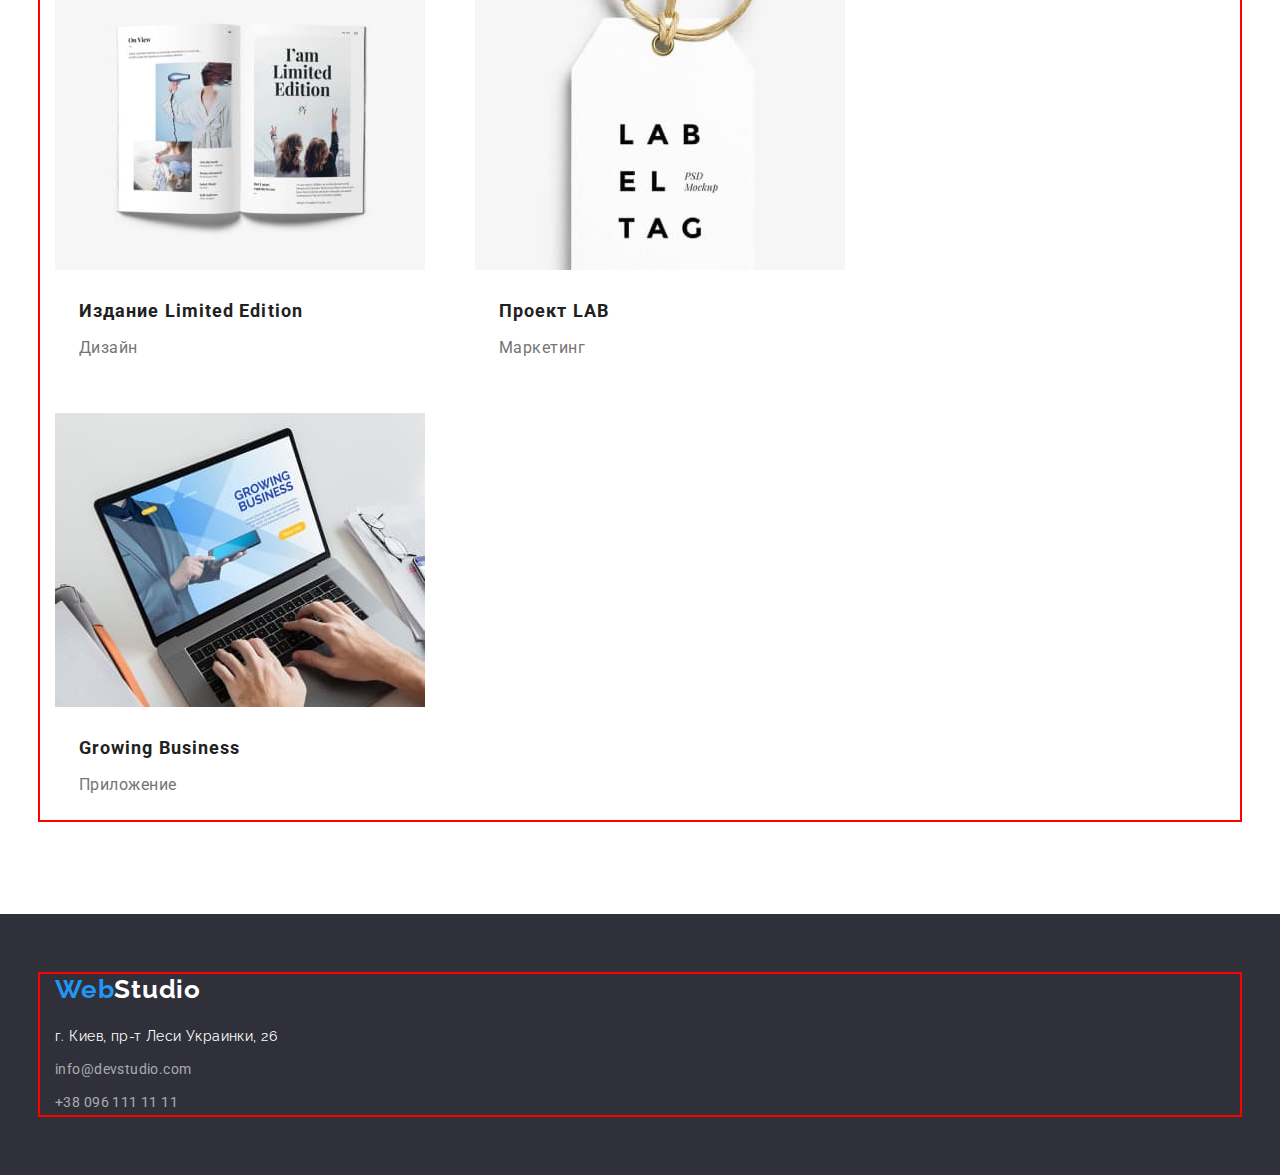
==== commit f95b5190: "hdghnsdfbs;fogt" ====
--- a/portfolio.html
+++ b/portfolio.html
@@ -45,72 +45,90 @@
     </header>
                                              <!-- мейн-->
         <main class="main-portfolio">
-            <section>
+            <section class="section">
                 
                 <h1 class="scrip"> Чим ми займаємось </h1>
                 <div class="container">
                 <ul class="portfolio-nav list">
-                    <li><button class="portfolio-btn" type="button">Все</button></li>
-                    <li><button class="portfolio-btn" type="button">Веб-сайты</button></li>
-                    <li><button class="portfolio-btn" type="button">Приложения</button></li>
-                    <li><button class="portfolio-btn" type="button">Дизайн</button></li>
-                    <li><button class="portfolio-btn" type="button">Маркетинг</button></li>
+                    <li class="portfolio-nav-item" ><button class="portfolio-btn" type="button">Все</button></li>
+                    <li class="portfolio-nav-item" ><button class="portfolio-btn" type="button">Веб-сайты</button></li>
+                    <li class="portfolio-nav-item" ><button class="portfolio-btn" type="button">Приложения</button></li>
+                    <li class="portfolio-nav-item" ><button class="portfolio-btn" type="button">Дизайн</button></li>
+                    <li class="portfolio-nav-item"  class=""><button class="portfolio-btn" type="button">Маркетинг</button></li>
                 </ul>
-                <ul class="list">
-                    <li>
-                        <a class="link" href="">
+                <ul class="examples-work list">
+                    <li class="examples-work-item">
+                        <a class="examples-work-link link" href="">
                             <img src="./images/технокряк.jpg" alt="технокряк" width="370">
+                            <div class="examples-work-title">
                             <h2 class="portfolio-title">Технокряк</h2>
                             <p class="portfolio-subtitle">Веб-сайт</p>
+                            </div>
                         </a>
                     </li>
-                    <li>
-                        <a class="link" href="">
+                    <li class="examples-work-item">
+                        <a class="examples-work-link link" href="">
                             <img src="./images/new-orlean.jpg" alt="Постер New Orlean vs Golden Star" width="370">
+                            <div class="examples-work-title">
                             <h2 class="portfolio-title">Постер New Orlean vs Golden Star</h2>
                             <p class="portfolio-subtitle">Дизайн</p>
+                            </div>
                         </a>
                     </li>
-                    <li> <a class="link" href="">
+                    <li class="examples-work-item"> <a class=" examples-work-link link" href="">
                             <img src="./images/deafood.jpg" alt="Ресторан Seafood" width="370">
+                            <div class="examples-work-title">
                             <h2 class="portfolio-title">Ресторан Seafood</h2>
                             <p class="portfolio-subtitle">Приложение</p>
+                            </div>
                         </a>
                     </li>
-                    <li> <a class="link" href="">
+                    <li class="examples-work-item"> <a class="examples-work-link link" href="">
                             <img src="./images/prime.jpg" alt="Проект Prime" width="370">
+                            <div class="examples-work-title">
                             <h2 class="portfolio-title">Проект Prime</h2>
                             <p class="portfolio-subtitle">Маркетинг</p>
+                        </div>
                         </a>
                     </li>
-                    <li><a class="link" href="">
+                    <li class="examples-work-item"><a class="examples-work-link link" href="">
                             <img src="./images/boxes.jpg" alt="Проект Boxes" width="370">
+                            <div class="examples-work-title">
                             <h2 class="portfolio-title">Проект Boxes</h2>
                             <p class="portfolio-subtitle">Приложение</p>
+                            </div>
                         </a>
                     </li>
-                    <li><a class="link" href="">
+                    <li class="examples-work-item"><a class="examples-work-link link" href="">
                             <img src="./images/boarders.jpg" alt="Inspiration has no Borders" width="370">
+                            <div class="examples-work-title">
                             <h2 class="portfolio-title">Inspiration has no Borders</h2>
                             <p class="portfolio-subtitle">Веб-сайт</p>
+                            </div>
                         </a>
                     </li>
-                    <li><a class="link" href="">
+                    <li class="examples-work-item"><a class="examples-work-link link" href="">
                             <img src="./images/limited-edition.jpg" alt="Издание Limited Edition" width="370">
+                            <div class="examples-work-title">
                             <h2 class="portfolio-title">Издание Limited Edition</h2>
                             <p class="portfolio-subtitle">Дизайн</p>
+                            </div>
                         </a>
                     </li>
-                    <li><a class="link" href="">
+                    <li class="examples-work-item"><a class="examples-work-link link" href="">
                             <img src="./images/lab.jpg" alt="Проект LAB" width="370">
+                            <div class="examples-work-title">
                             <h2 class="portfolio-title">Проект LAB</h2>
                             <p class="portfolio-subtitle">Маркетинг</p>
+                            </div>
                         </a>
                     </li>
-                    <li> <a class="link" href="">
+                    <li class="examples-work-item"> <a class="examples-work-link link" href="">
                             <img src="./images/businness.jpg" alt="Growing Business" width="370">
+                            <div class="examples-work-title">
                             <h2 class="portfolio-title">Growing Business</h2>
                             <p class="portfolio-subtitle">Приложение</p>
+                            </div>
                         </a>
                     </li>
                 </ul>
--- a/styles.css/styles.css
+++ b/styles.css/styles.css
@@ -309,8 +309,15 @@
     .portfolio-nav {
       display: flex;
       justify-content: center;
+      margin-bottom: 50px;
+    }
+    .portfolio-nav .portfolio-nav-item + .portfolio-nav-item {
+      margin-left: 9px;
     }
 .portfolio-btn {
+  border-radius: 4px;
+  border: transparent;
+  padding: 6px 22px;
   display: inline-block;
 font-weight: 500;
 font-size: 16px;
@@ -320,6 +327,20 @@
 cursor: pointer;
    }
   
+   .examples-work {
+    margin-top: -30px;
+    margin-left: -30px;
+     display: flex;
+     flex-wrap: wrap;
+   }
+  .examples-work-item {
+    flex-basis: calc((100% - 30px) / 3);
+  margin-top: 30px;
+  margin-left: 30px;
+  }
+  .examples-work-link {
+    display: inline-block;
+  }
    .portfolio-btn:hover, 
    .portfolio-btn:focus, 
    .portfolio-btn:active {
@@ -327,6 +348,9 @@
 font-weight: 500;
 font-size: 16px;
 color:var(--second-text-color);
+   }
+   .examples-work-title {
+     padding: 20px 24px;
    }
    .portfolio-title {
     font-weight: 700;
@@ -336,6 +360,7 @@
     color: var(--title-text-color);
    }
    .portfolio-subtitle {
+     margin-top: 4px;
     font-size: 16px;
     line-height: 1.87;
     letter-spacing: 0.03em;
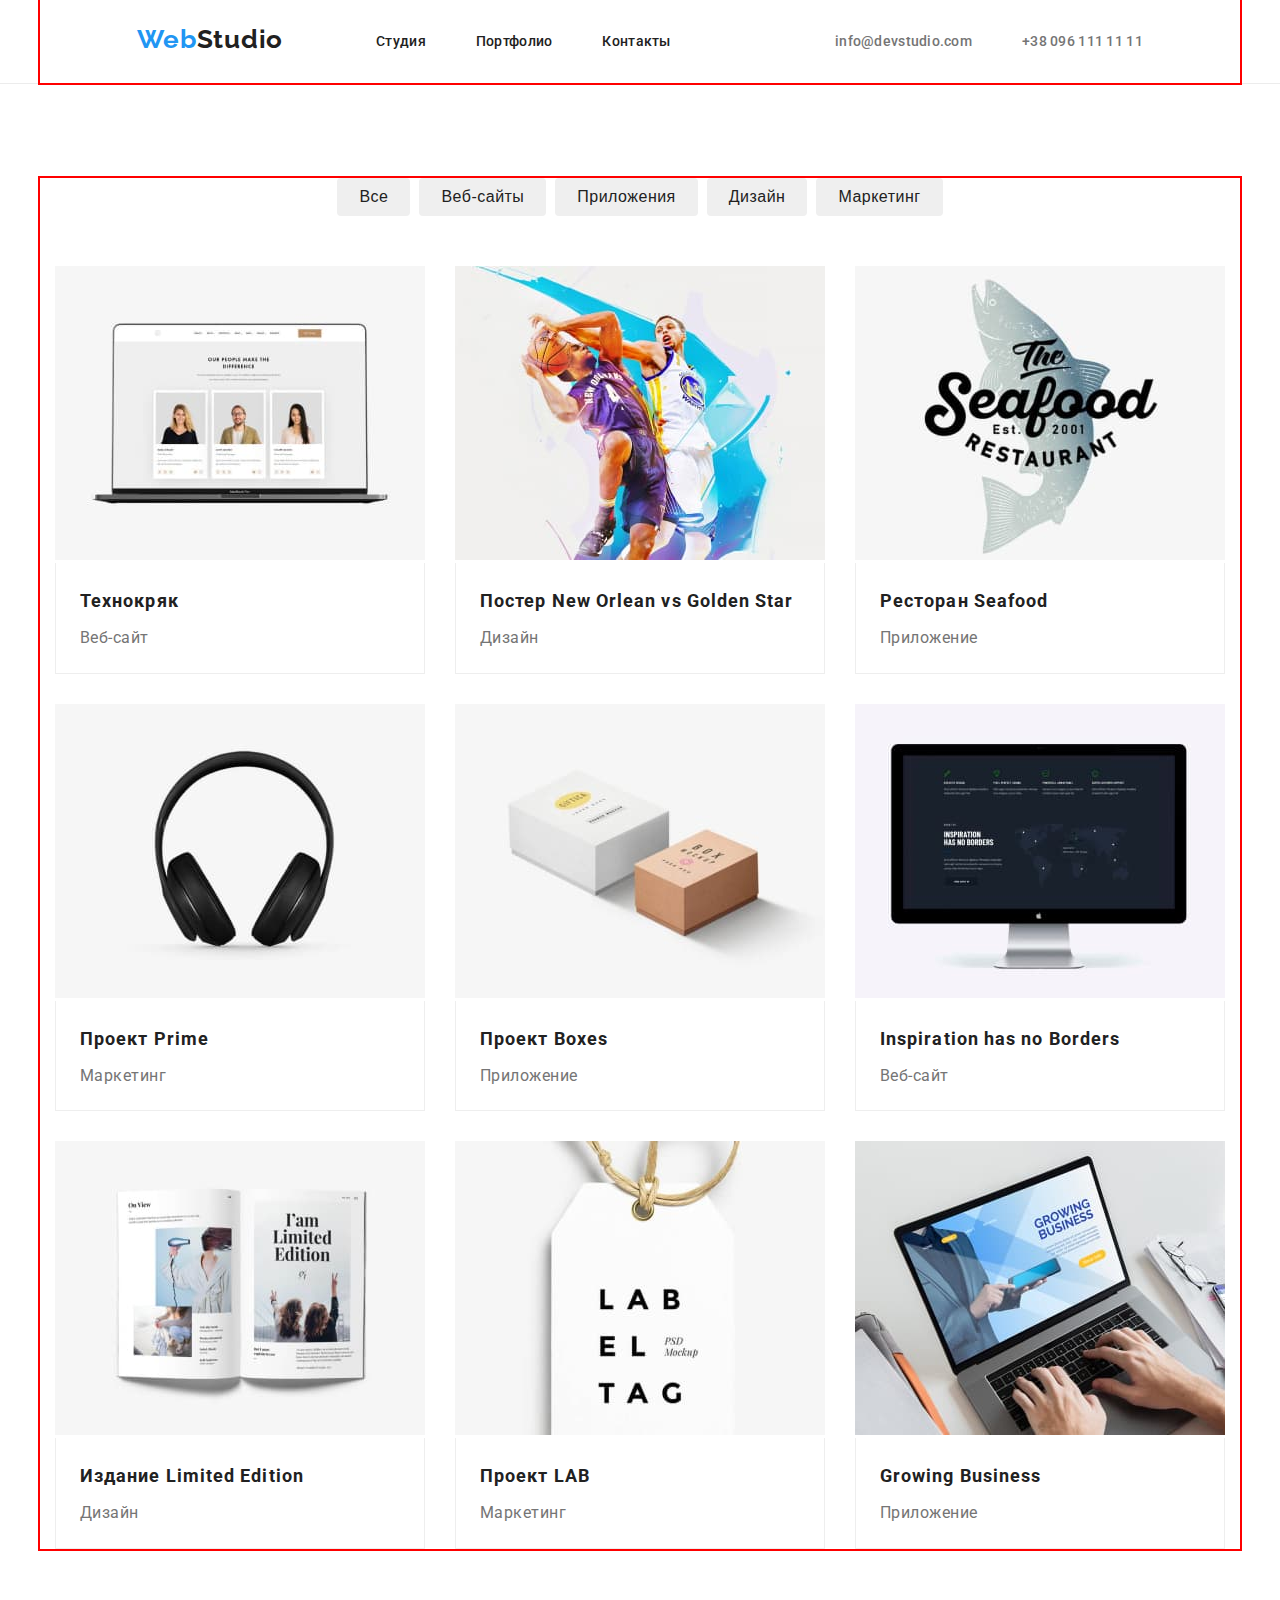
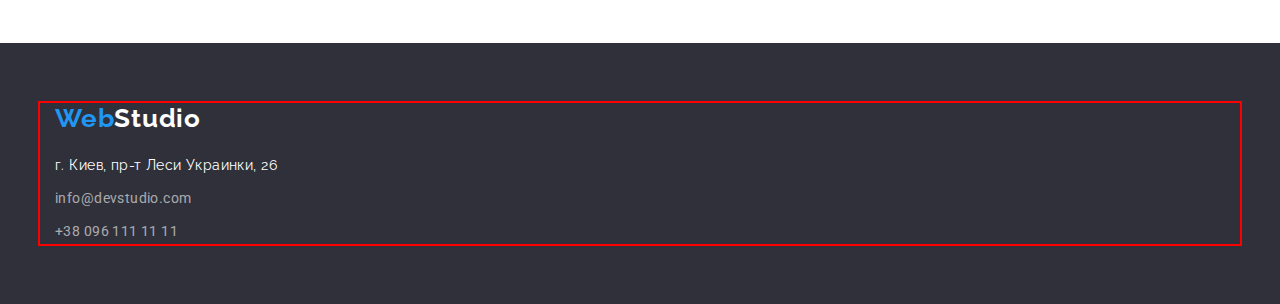
==== commit f7297087: "finacccch" ====
--- a/portfolio.html
+++ b/portfolio.html
@@ -8,11 +8,12 @@
     <link rel="stylesheet" href="https://cdnjs.cloudflare.com/ajax/libs/modern-normalize/1.1.0/modern-normalize.min.css"
         integrity="sha512-wpPYUAdjBVSE4KJnH1VR1HeZfpl1ub8YT/NKx4PuQ5NmX2tKuGu6U/JRp5y+Y8XG2tV+wKQpNHVUX03MfMFn9Q=="
         crossorigin="anonymous" referrerpolicy="no-referrer" />
-    <link rel="stylesheet" href="./styles.css/styles.css">
+    
     <link rel="preconnect" href="https://fonts.googleapis.com">
     <link rel="preconnect" href="https://fonts.gstatic.com" crossorigin>
     <link href="https://fonts.googleapis.com/css2?family=Raleway:wght@700&family=Roboto:wght@400;500;700;900&display=swap"
         rel="stylesheet">
+        <link rel="stylesheet" href="./styles.css/styles.css">
 </head>
 <body>
                                             <!-- Хедер-->
--- a/styles.css/styles.css
+++ b/styles.css/styles.css
@@ -334,7 +334,7 @@
      flex-wrap: wrap;
    }
   .examples-work-item {
-    flex-basis: calc((100% - 30px) / 3);
+  flex-basis: calc(100% / 3 - 30px);
   margin-top: 30px;
   margin-left: 30px;
   }
@@ -350,6 +350,10 @@
 color:var(--second-text-color);
    }
    .examples-work-title {
+    border: transparent;
+    border-bottom: 1px solid #EEEEEE;
+    border-left: 1px solid #EEEEEE;
+    border-right: 1px solid #EEEEEE;
      padding: 20px 24px;
    }
    .portfolio-title {
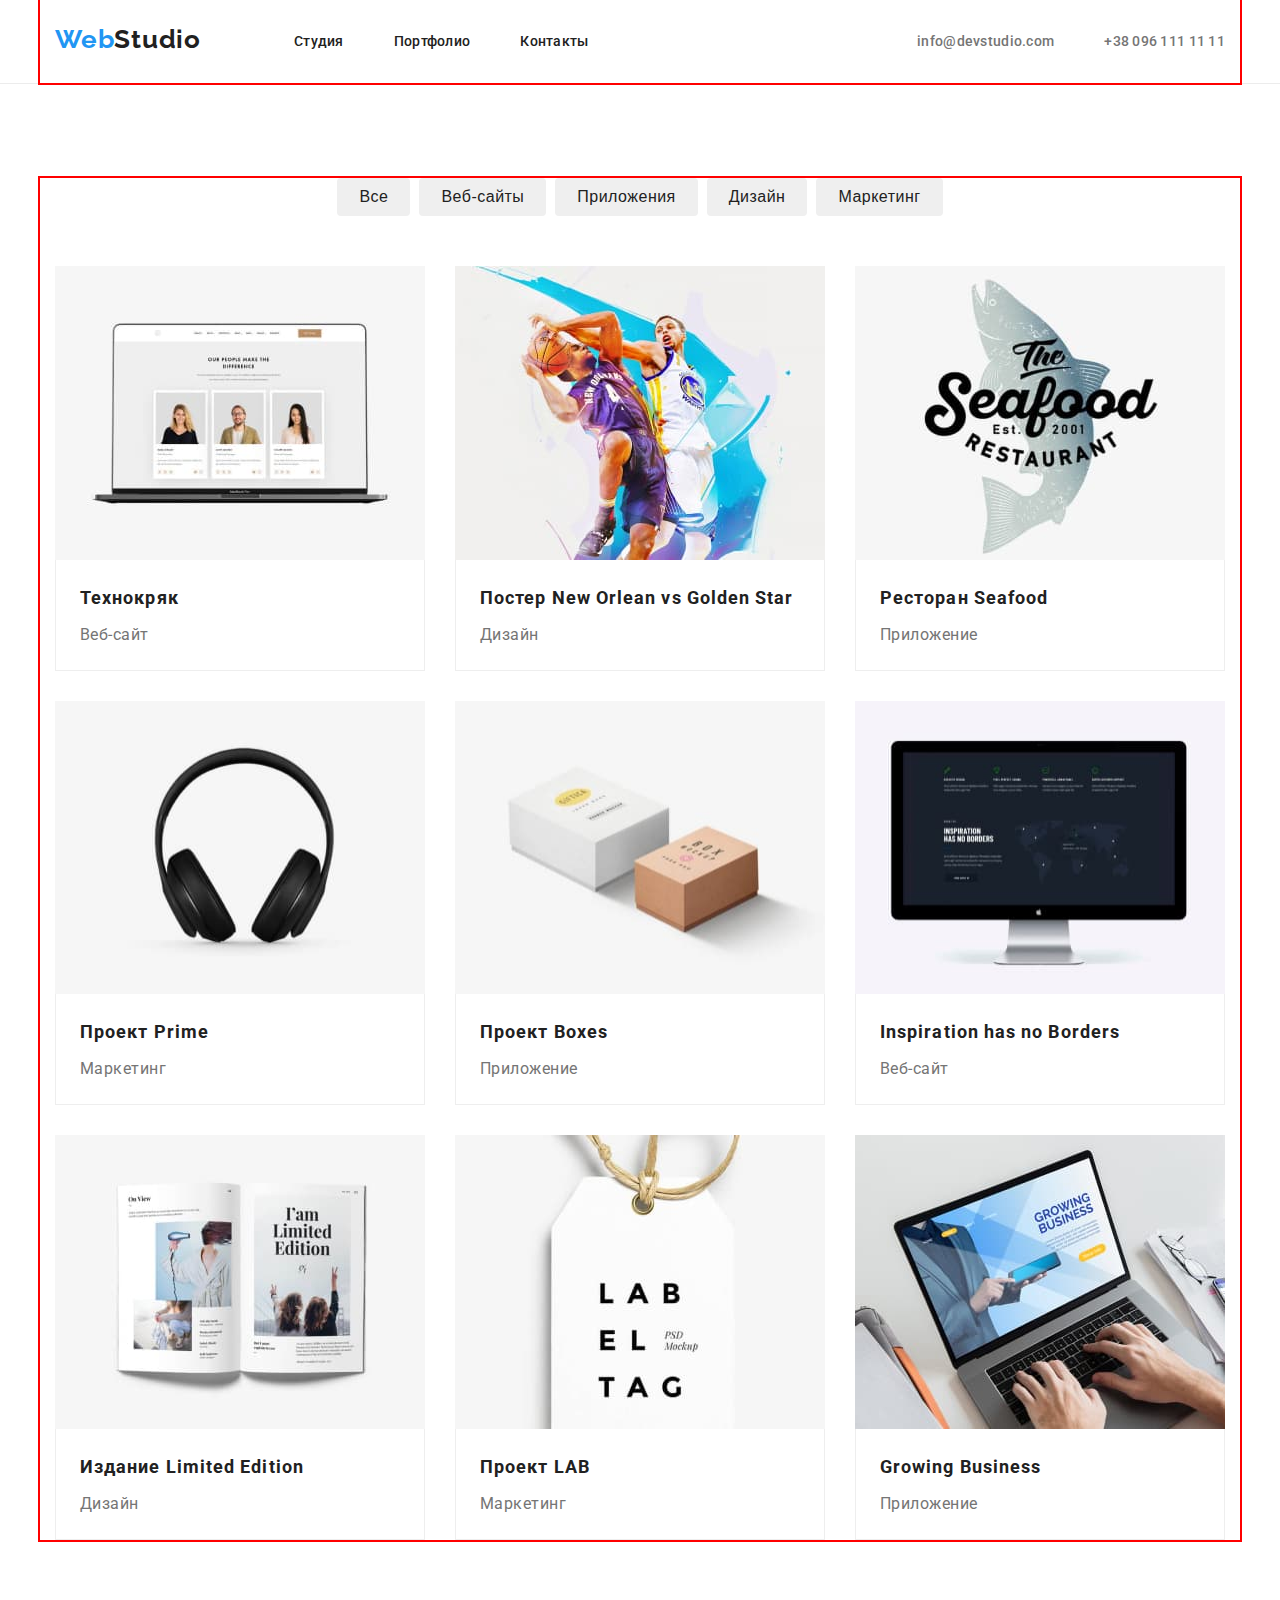
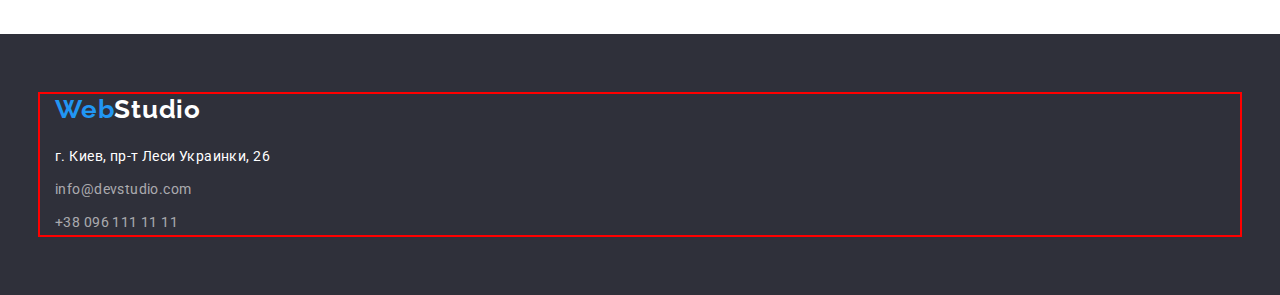
==== commit c47f9036: "doopracovano" ====
--- a/portfolio.html
+++ b/portfolio.html
@@ -47,9 +47,9 @@
                                              <!-- мейн-->
         <main class="main-portfolio">
             <section class="section">
+                <div class="container">
+                <h1 class="visually-hidden"> Чим ми займаємось </h1>
                 
-                <h1 class="scrip"> Чим ми займаємось </h1>
-                <div class="container">
                 <ul class="portfolio-nav list">
                     <li class="portfolio-nav-item" ><button class="portfolio-btn" type="button">Все</button></li>
                     <li class="portfolio-nav-item" ><button class="portfolio-btn" type="button">Веб-сайты</button></li>
--- a/styles.css/styles.css
+++ b/styles.css/styles.css
@@ -27,6 +27,11 @@
     font-family: "Roboto",sans-serif;
     font-size: 14px;
 }
+img {
+  display: block;
+  max-width: 100%;
+  height: auto;
+}
 .container {
   width: 1200px;
   margin-left: auto;
@@ -35,8 +40,17 @@
   padding-right: 15px;
   outline: 2px solid red;
 }
-.scrip {
-  display: none;
+.visually-hidden {
+  position: absolute;
+  width: 1px;
+  height: 1px;
+  margin: -1px;
+  border: 0;
+  padding: 0;
+  white-space: nowrap;
+  clip-path: inset(100%);
+  clip: rect(0 0 0 0);
+  overflow: hidden;
 }
 .link {
     text-decoration: none;
@@ -72,15 +86,13 @@
                              /* навигация по сайту */
 .main-nav {
   display: flex;
-  flex-direction: row;
   align-items: center;
-  justify-content: space-around;
 }
  .header-nav  {
    display: flex;
  }
 .adress-nav {
-
+margin-left: auto;
   display: flex;
 }
   .adress-nav .adress-iteam+.adress-iteam {
@@ -178,10 +190,7 @@
 
 
                         /*  примери работ  */
-.workexamples-bg {
- padding-bottom: 0px;
-  background-color: #E5E5E5;
-}
+
 .main-list {
 display: flex;
 flex-wrap: wrap;
@@ -208,6 +217,7 @@
 }
                             /*  чим ми займаемся */
 .what-work {
+  padding-top: 0px;
   text-align: center;
 }
 .main-heading {
@@ -221,18 +231,19 @@
 }
 .main-img {
   display: flex;
-  max-width: 370px;
+ 
 }
 .main-img .iteam + .iteam {
   margin-left: 30px;
 }
                               /* наша команда */
 .team-main {
+  background: #F5F4FA;
   text-align: center;
 }
 .people-main {
   display: flex;
-  max-width: 270px;
+
 }
 .people-main .iteam + .iteam {
   margin-left: 30px;
@@ -287,11 +298,10 @@
     color: var(--second-text-color);
 }
  .footer-list .address-item + .address-item {
-   padding-top: 9px;
+   margin-top: 9px;
  }
 
   .footer-address {
-font-family: "Raleway",sans-serif;
 font-style: normal;
 font-size: 14px;
 line-height: 1.71;
